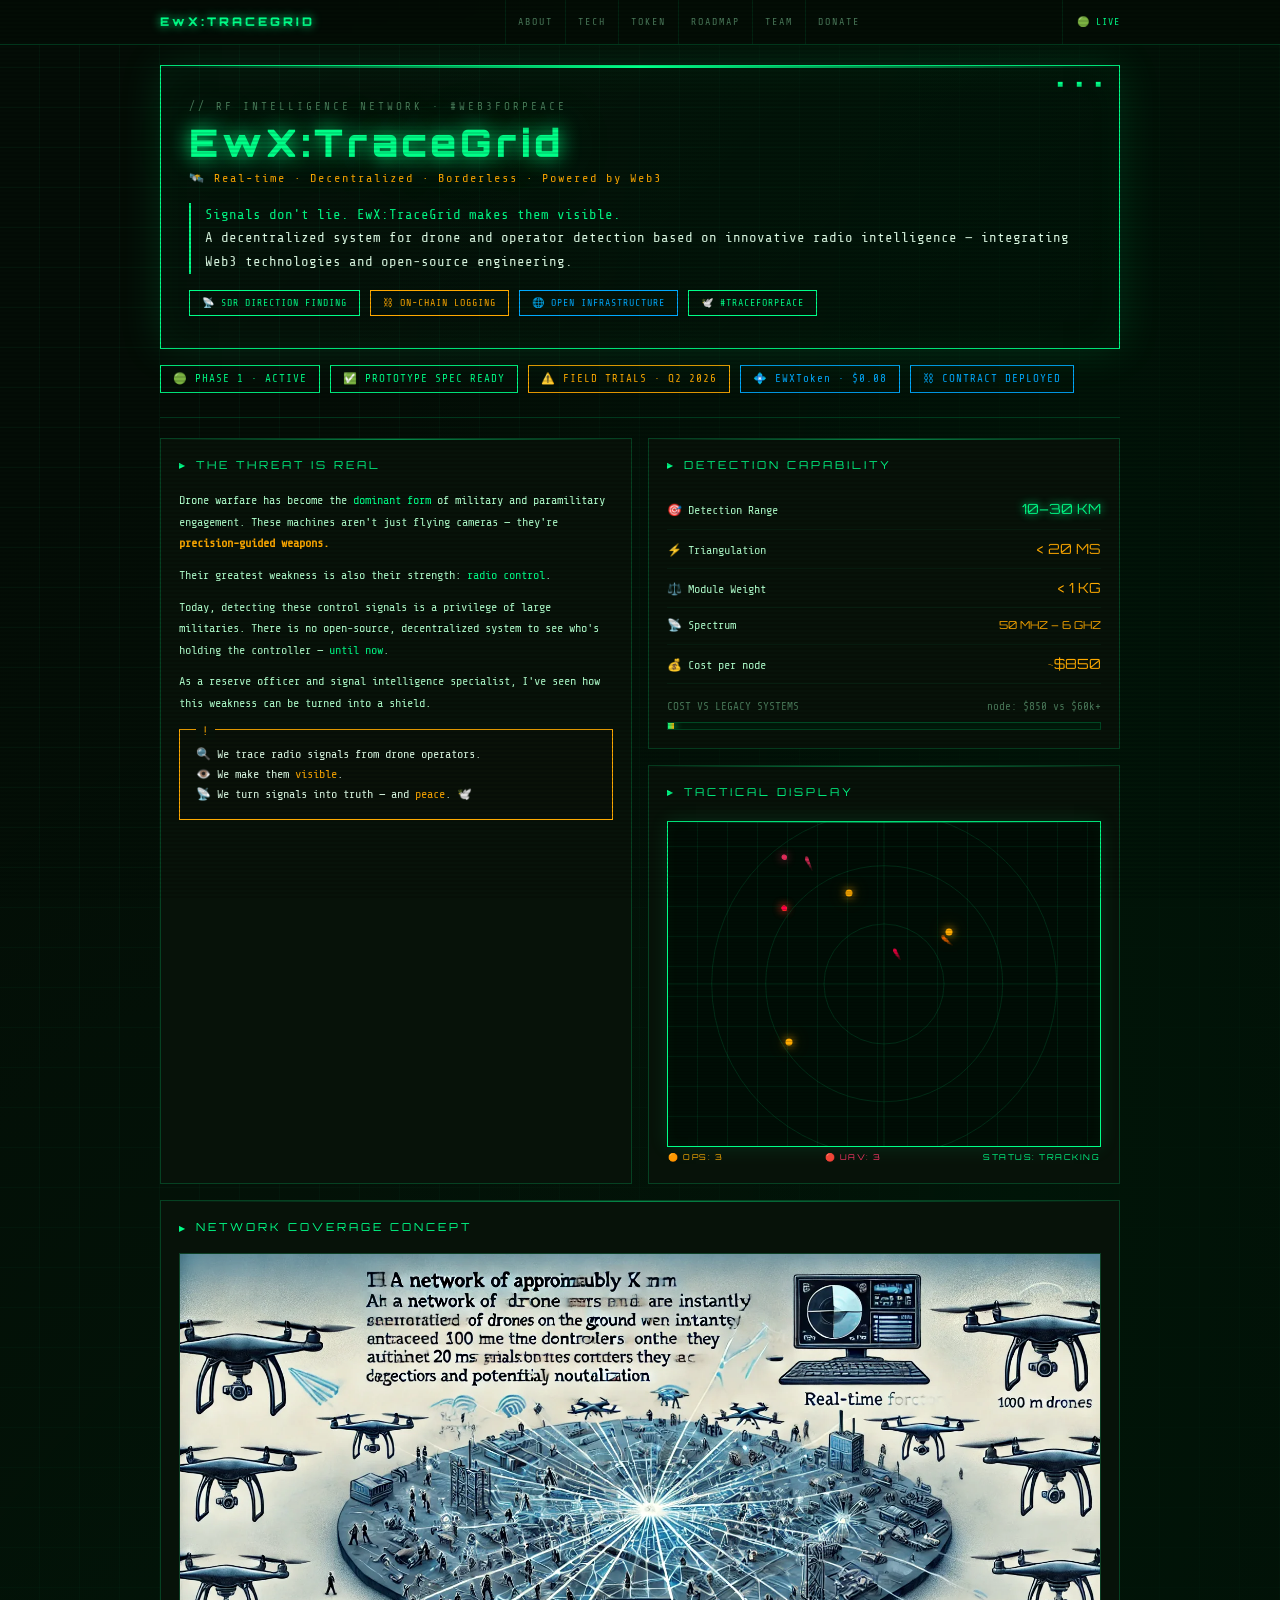
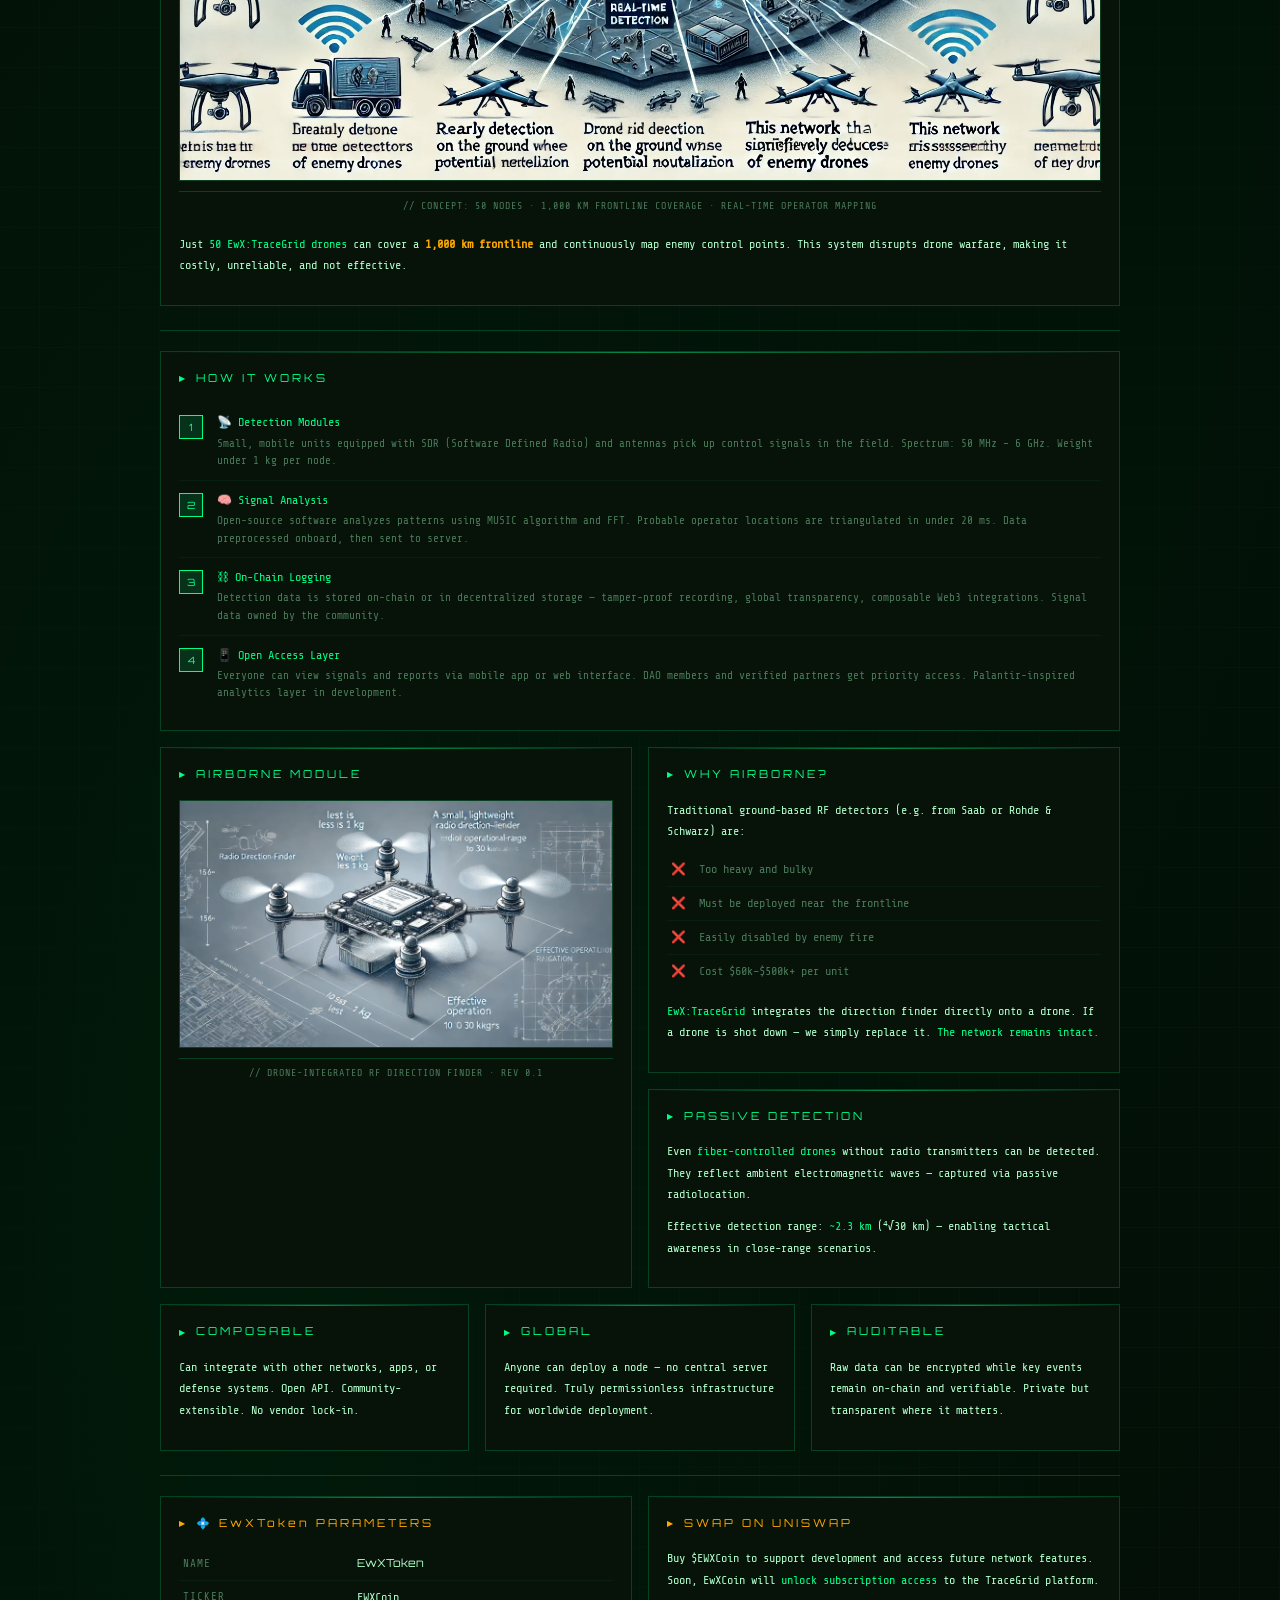
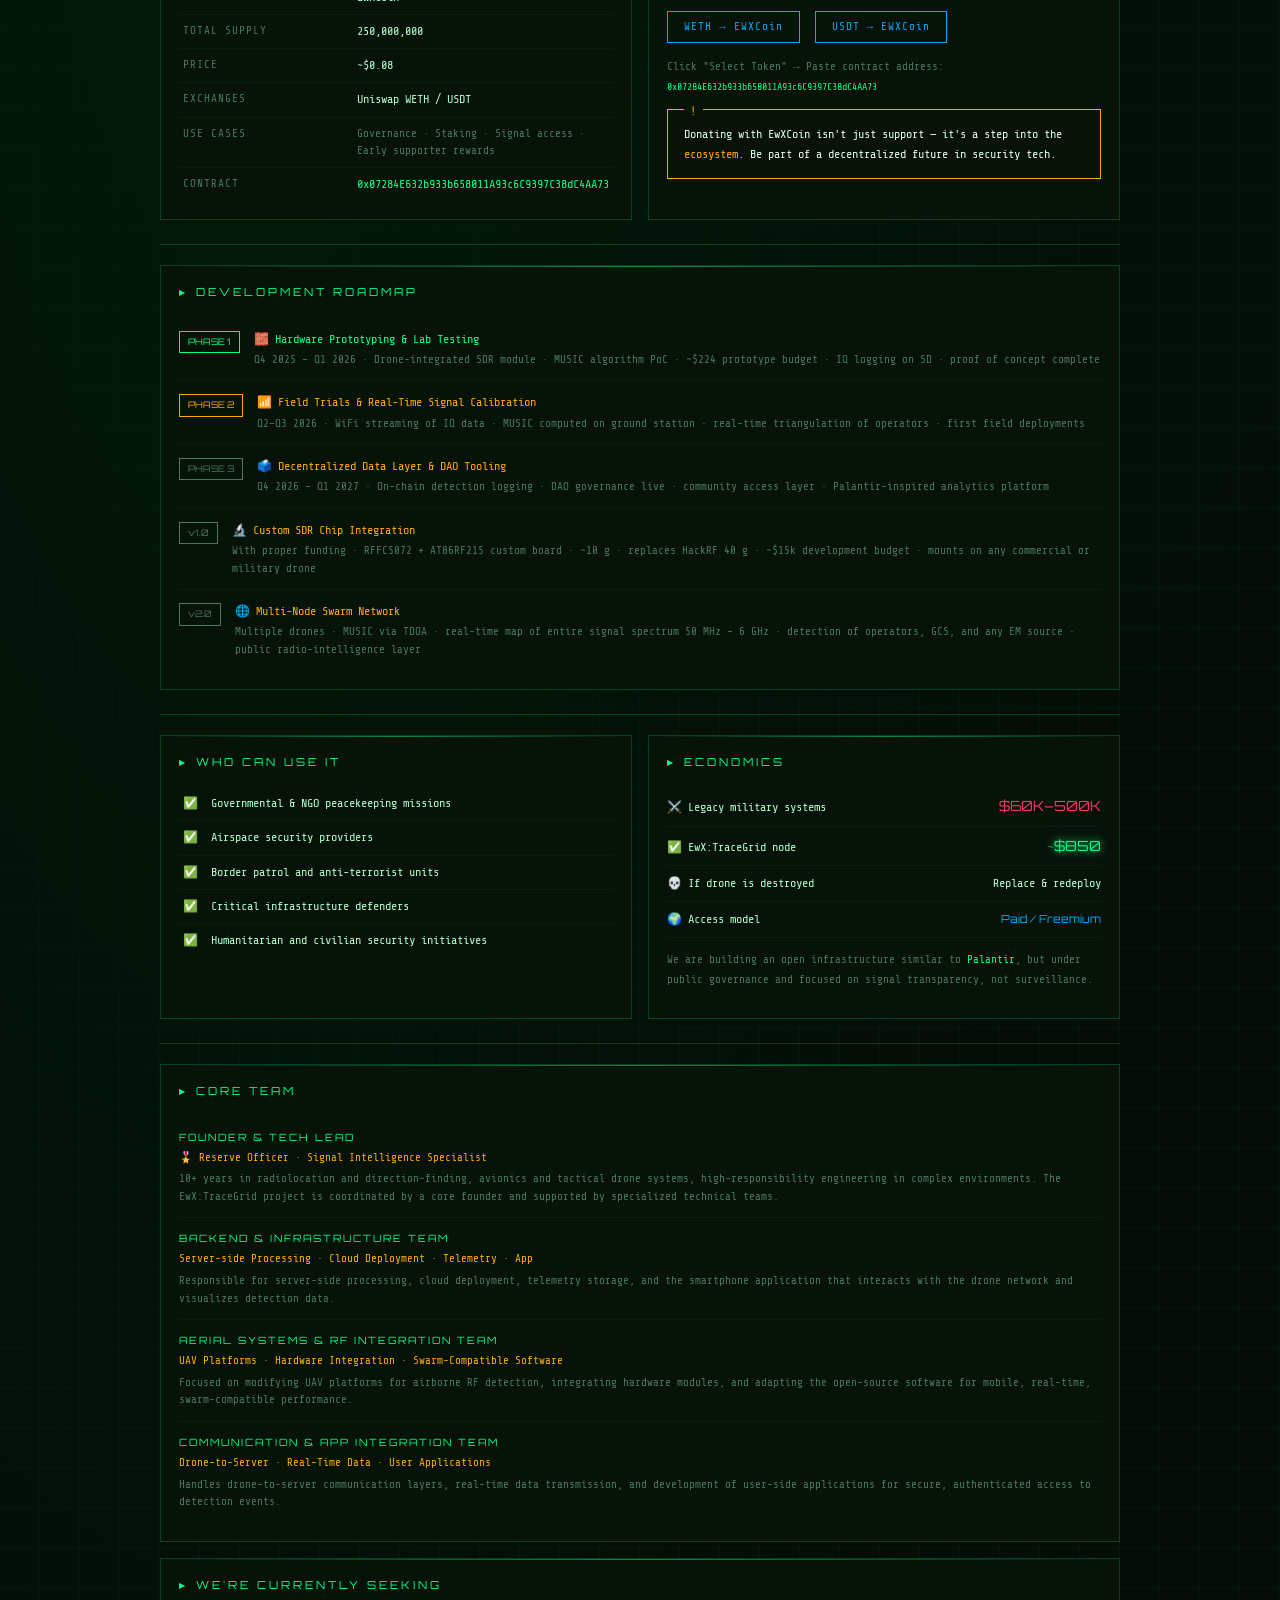
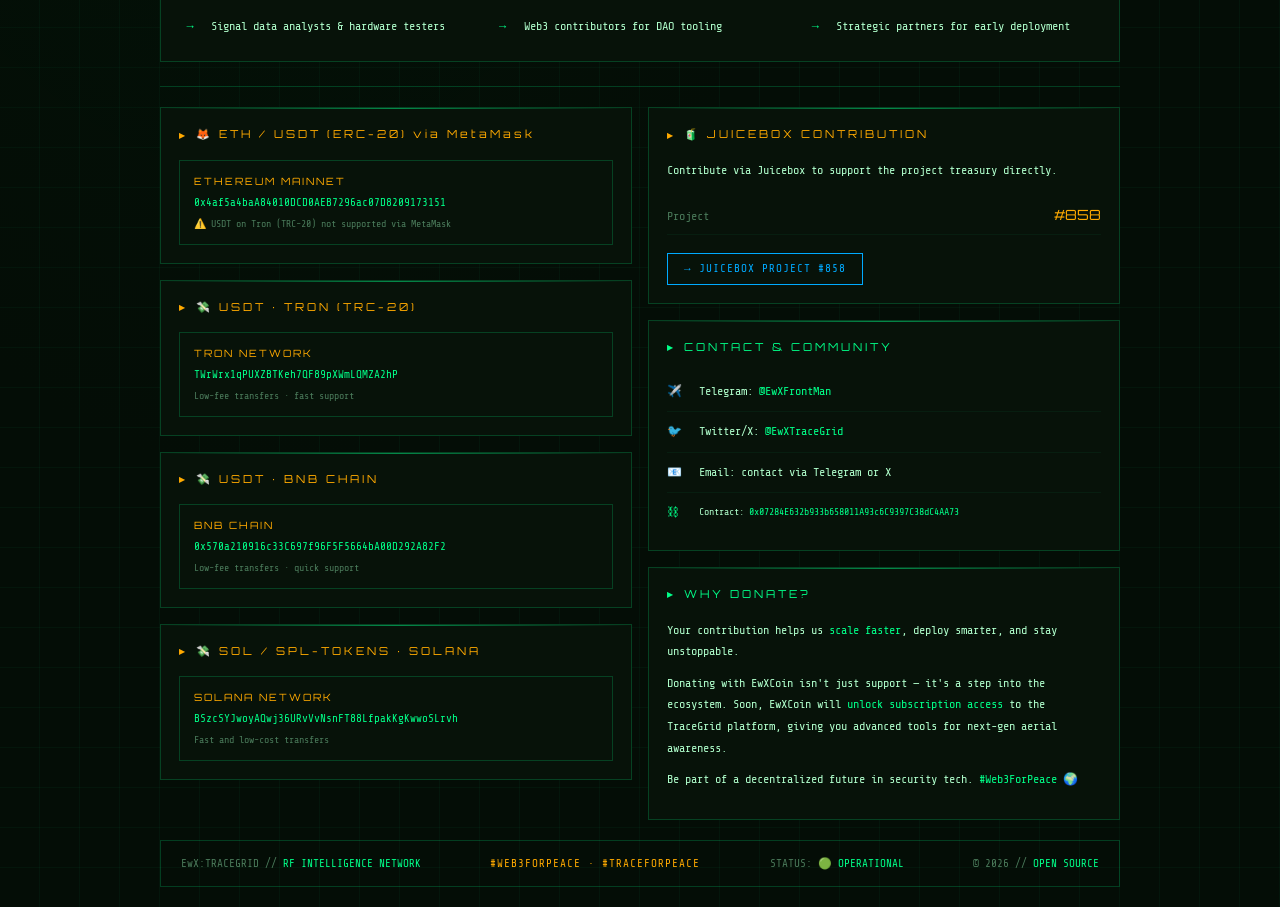
==== index.html @ b54de8d9 "Add files via upload" ====
<!DOCTYPE html>
<html lang="en">
<head>
<meta charset="UTF-8">
<meta name="viewport" content="width=device-width, initial-scale=1.0">
<title>EwX:TraceGrid // RF Intelligence Platform</title>
<style>
  @import url('https://fonts.googleapis.com/css2?family=Share+Tech+Mono&family=Orbitron:wght@400;700;900&display=swap');

  :root {
    --green: #00ff88;
    --green-dim: #00ff8844;
    --green-glow: #00ff8822;
    --amber: #ffaa00;
    --red: #ff3366;
    --blue: #00aaff;
    --blue-dim: #00aaff33;
    --bg: #040d06;
    --bg2: #071209;
    --border: #00ff8833;
    --text: #b0ffcc;
    --dim: #4a7a5a;
    --white: #e0ffe8;
  }

  * { margin: 0; padding: 0; box-sizing: border-box; }

  html { scroll-behavior: smooth; }

  body {
    background: var(--bg);
    color: var(--text);
    font-family: 'Share Tech Mono', monospace;
    font-size: 13px;
    line-height: 1.6;
    min-height: 100vh;
    background-image:
      radial-gradient(ellipse at 20% 50%, #001a0a 0%, transparent 60%),
      radial-gradient(ellipse at 80% 20%, #001508 0%, transparent 50%),
      repeating-linear-gradient(0deg, transparent, transparent 39px, #00ff880a 39px, #00ff880a 40px),
      repeating-linear-gradient(90deg, transparent, transparent 39px, #00ff880a 39px, #00ff880a 40px);
  }

  body::before {
    content: '';
    position: fixed;
    top: 0; left: 0; right: 0; bottom: 0;
    background: repeating-linear-gradient(
      0deg, transparent, transparent 2px,
      rgba(0,0,0,0.12) 2px, rgba(0,0,0,0.12) 4px
    );
    pointer-events: none;
    z-index: 1000;
  }

  /* NAV */
  .nav {
    position: sticky;
    top: 0;
    z-index: 500;
    background: #040d06ee;
    border-bottom: 1px solid var(--border);
    backdrop-filter: blur(8px);
    padding: 0 20px;
  }
  .nav-inner {
    max-width: 960px;
    margin: 0 auto;
    display: flex;
    align-items: center;
    justify-content: space-between;
    height: 44px;
  }
  .nav-brand {
    font-family: 'Orbitron', sans-serif;
    font-size: 12px;
    font-weight: 900;
    color: var(--green);
    letter-spacing: 3px;
    text-shadow: 0 0 10px var(--green);
  }
  .nav-links {
    display: flex;
    gap: 0;
    align-items: center;
  }
  .nav-links a {
    color: var(--dim);
    text-decoration: none;
    font-size: 10px;
    letter-spacing: 2px;
    padding: 0 12px;
    height: 44px;
    display: flex;
    align-items: center;
    border-left: 1px solid #00ff8818;
    transition: color 0.2s, background 0.2s;
    position: relative;
  }
  .nav-links a:hover { color: var(--green); background: #00ff8808; }
  .nav-links a.active { color: var(--green); }
  .nav-links a::after {
    content: '';
    position: absolute;
    bottom: 0; left: 0; right: 0;
    height: 2px;
    background: var(--green);
    transform: scaleX(0);
    transition: transform 0.2s;
  }
  .nav-links a:hover::after, .nav-links a.active::after { transform: scaleX(1); }
  .nav-status {
    font-size: 10px;
    color: var(--green);
    animation: blink 2s infinite;
    padding-left: 14px;
    border-left: 1px solid #00ff8818;
    height: 44px;
    display: flex;
    align-items: center;
    letter-spacing: 1px;
    white-space: nowrap;
  }

  .page { padding: 20px; }
  .container { max-width: 960px; margin: 0 auto; }

  /* HERO HEADER */
  .hero {
    border: 1px solid var(--green);
    padding: 32px 28px;
    margin-bottom: 16px;
    position: relative;
    background: linear-gradient(135deg, #00ff8808, transparent);
    box-shadow: 0 0 40px var(--green-glow), inset 0 0 40px #00ff880a;
    animation: pulse 4s infinite;
  }
  .hero::before {
    content: '■ ■ ■';
    position: absolute;
    top: 10px; right: 14px;
    color: var(--green);
    font-size: 10px;
    letter-spacing: 4px;
    animation: blink 2s infinite;
  }
  .hero::after {
    content: '';
    position: absolute;
    top: 0; left: 0; right: 0;
    height: 2px;
    background: linear-gradient(90deg, transparent, var(--green), transparent);
  }
  .hero-tag { color: var(--dim); font-size: 11px; letter-spacing: 3px; margin-bottom: 6px; }
  .hero-title {
    font-family: 'Orbitron', sans-serif;
    font-size: clamp(22px, 4vw, 38px);
    font-weight: 900;
    color: var(--green);
    text-shadow: 0 0 20px var(--green), 0 0 60px var(--green-dim);
    letter-spacing: 4px;
    line-height: 1.1;
    margin-bottom: 6px;
  }
  .hero-sub {
    color: var(--amber);
    font-size: 12px;
    letter-spacing: 2px;
    margin-bottom: 14px;
  }
  .hero-tagline {
    font-size: 14px;
    color: var(--white);
    border-left: 2px solid var(--green);
    padding-left: 14px;
    margin-bottom: 16px;
    line-height: 1.7;
  }
  .hero-tagline span { color: var(--green); }
  .hero-badges {
    display: flex;
    gap: 10px;
    flex-wrap: wrap;
  }
  .badge {
    border: 1px solid var(--border);
    padding: 4px 12px;
    font-size: 10px;
    letter-spacing: 1px;
    color: var(--green);
    border-color: var(--green);
  }
  .badge.amber { color: var(--amber); border-color: var(--amber); }
  .badge.blue { color: var(--blue); border-color: var(--blue); }

  /* STATUS BAR */
  .statusbar {
    display: flex;
    gap: 10px;
    margin-bottom: 16px;
    flex-wrap: wrap;
  }
  .status-pill {
    border: 1px solid var(--border);
    padding: 4px 12px;
    font-size: 11px;
    letter-spacing: 1px;
  }
  .status-pill.ok { color: var(--green); border-color: var(--green); }
  .status-pill.warn { color: var(--amber); border-color: var(--amber); }
  .status-pill.blue { color: var(--blue); border-color: var(--blue); }

  /* GRID */
  .grid-2 { display: grid; grid-template-columns: 1fr 1fr; gap: 16px; margin-bottom: 16px; }
  .grid-3 { display: grid; grid-template-columns: 1fr 1fr 1fr; gap: 16px; margin-bottom: 16px; }

  /* PANEL */
  .panel {
    border: 1px solid var(--border);
    background: var(--bg2);
    padding: 18px;
    position: relative;
  }
  .panel::after {
    content: '';
    position: absolute;
    top: 0; left: 0; right: 0;
    height: 1px;
    background: linear-gradient(90deg, transparent, var(--green), transparent);
    opacity: 0.5;
  }
  .panel-title {
    font-family: 'Orbitron', sans-serif;
    font-size: 11px;
    color: var(--green);
    letter-spacing: 3px;
    margin-bottom: 16px;
    display: flex;
    align-items: center;
    gap: 8px;
  }
  .panel-title::before { content: '▶'; font-size: 8px; }
  .panel-title.amber { color: var(--amber); }
  .panel-title.amber::before { content: '▶'; color: var(--amber); }
  .panel-title.blue { color: var(--blue); }
  .panel-title.blue::before { content: '▶'; color: var(--blue); }

  /* SECTION DIVIDER */
  .section-divider {
    border: none;
    border-top: 1px solid var(--border);
    margin: 24px 0 20px;
    position: relative;
  }
  .section-divider::after {
    content: attr(data-label);
    position: absolute;
    top: -9px;
    left: 50%;
    transform: translateX(-50%);
    background: var(--bg);
    padding: 0 16px;
    font-family: 'Orbitron', sans-serif;
    font-size: 9px;
    color: var(--dim);
    letter-spacing: 4px;
    white-space: nowrap;
  }

  /* PROSE TEXT */
  .prose {
    font-size: 12px;
    color: var(--text);
    line-height: 1.8;
  }
  .prose p { margin-bottom: 10px; }
  .prose em { color: var(--green); font-style: normal; }
  .prose strong { color: var(--amber); font-style: normal; }

  /* THREAT IMAGE */
  .threat-img {
    width: 100%;
    border: 1px solid var(--border);
    display: block;
    filter: grayscale(20%) contrast(1.05);
    margin-bottom: 10px;
  }
  .img-caption {
    font-size: 10px;
    color: var(--dim);
    letter-spacing: 1px;
    text-align: center;
    padding: 6px 0;
    border-top: 1px solid var(--border);
  }

  /* STAT BLOCKS */
  .stat-row {
    display: flex;
    justify-content: space-between;
    align-items: baseline;
    padding: 8px 0;
    border-bottom: 1px solid #00ff880d;
    font-size: 12px;
  }
  .stat-row:last-child { border-bottom: none; }
  .stat-label { color: var(--dim); }
  .stat-label span { color: var(--text); }
  .stat-val { font-family: 'Orbitron', sans-serif; font-size: 14px; color: var(--amber); }
  .stat-val.green { color: var(--green); text-shadow: 0 0 8px var(--green); }
  .stat-val.red { color: var(--red); }
  .stat-val.blue { color: var(--blue); }

  /* HOW IT WORKS STEPS */
  .flow-step {
    display: flex;
    gap: 14px;
    padding: 10px 0;
    border-bottom: 1px solid #00ff880d;
    align-items: flex-start;
    font-size: 12px;
  }
  .flow-step:last-child { border-bottom: none; }
  .flow-n {
    font-family: 'Orbitron', sans-serif;
    font-size: 10px;
    color: var(--green);
    background: var(--green-glow);
    border: 1px solid var(--green);
    width: 24px;
    height: 24px;
    display: flex;
    align-items: center;
    justify-content: center;
    flex-shrink: 0;
    margin-top: 2px;
  }
  .flow-text { color: var(--text); line-height: 1.6; }
  .flow-text em { color: var(--green); font-style: normal; }
  .flow-text small { color: var(--dim); display: block; font-size: 11px; margin-top: 2px; }

  /* SCOPE LIST */
  .scope-list { list-style: none; }
  .scope-list li {
    padding: 7px 0;
    border-bottom: 1px solid #00ff880d;
    font-size: 12px;
    display: flex;
    gap: 10px;
    align-items: flex-start;
  }
  .scope-list li:last-child { border-bottom: none; }
  .scope-list .ico { width: 22px; flex-shrink: 0; text-align: center; }
  .in { color: var(--green); }
  .out { color: var(--red); }

  /* ROADMAP */
  .roadmap-step {
    display: flex;
    gap: 14px;
    padding: 12px 0;
    border-bottom: 1px solid #00ff880d;
    align-items: flex-start;
    font-size: 12px;
  }
  .roadmap-step:last-child { border-bottom: none; }
  .phase-badge {
    font-family: 'Orbitron', sans-serif;
    font-size: 9px;
    border: 1px solid var(--amber);
    color: var(--amber);
    padding: 3px 8px;
    flex-shrink: 0;
    white-space: nowrap;
    margin-top: 1px;
  }
  .phase-badge.done { border-color: var(--green); color: var(--green); }
  .phase-badge.future { border-color: var(--dim); color: var(--dim); }
  .roadmap-text em { color: var(--amber); font-style: normal; }
  .roadmap-text em.green { color: var(--green); }
  .roadmap-text small { color: var(--dim); display: block; font-size: 11px; margin-top: 2px; }

  /* TOKEN TABLE */
  .token-table { width: 100%; border-collapse: collapse; }
  .token-table tr { border-bottom: 1px solid #00ff880d; }
  .token-table tr:last-child { border-bottom: none; }
  .token-table td {
    padding: 7px 4px;
    font-size: 12px;
    vertical-align: top;
  }
  .token-table td:first-child { color: var(--dim); width: 40%; font-size: 11px; letter-spacing: 1px; }
  .token-table td:last-child { color: var(--text); }
  .token-table .val-green { color: var(--green); font-family: 'Orbitron', sans-serif; font-size: 11px; }
  .token-table .val-amber { color: var(--amber); }
  .token-contract {
    font-size: 10px;
    color: var(--dim);
    word-break: break-all;
    font-family: 'Share Tech Mono', monospace;
  }
  .token-contract span { color: var(--green); }

  /* DONATE BLOCKS */
  .wallet-block {
    border: 1px solid var(--border);
    padding: 12px 14px;
    margin-bottom: 10px;
    position: relative;
  }
  .wallet-block:last-child { margin-bottom: 0; }
  .wallet-network {
    font-family: 'Orbitron', sans-serif;
    font-size: 10px;
    color: var(--amber);
    letter-spacing: 2px;
    margin-bottom: 6px;
  }
  .wallet-addr {
    font-size: 11px;
    color: var(--green);
    word-break: break-all;
    line-height: 1.5;
  }
  .wallet-note { font-size: 10px; color: var(--dim); margin-top: 4px; }

  .uniswap-btn {
    display: inline-block;
    border: 1px solid var(--blue);
    color: var(--blue);
    font-size: 11px;
    letter-spacing: 1px;
    padding: 6px 16px;
    text-decoration: none;
    margin-right: 8px;
    margin-top: 6px;
    transition: all 0.2s;
    font-family: 'Share Tech Mono', monospace;
  }
  .uniswap-btn:hover {
    background: var(--blue-dim);
    color: var(--white);
  }

  /* BIG NUMBER */
  .big-num {
    font-family: 'Orbitron', sans-serif;
    font-size: 40px;
    font-weight: 900;
    color: var(--green);
    text-shadow: 0 0 20px var(--green);
    line-height: 1;
    margin: 8px 0 4px;
  }
  .big-num-label { color: var(--dim); font-size: 11px; letter-spacing: 1px; }

  /* BAR */
  .bar-container { margin-top: 14px; }
  .bar-label { display: flex; justify-content: space-between; margin-bottom: 6px; font-size: 11px; color: var(--dim); }
  .bar-track {
    height: 8px;
    background: #001a0a;
    border: 1px solid var(--border);
    position: relative;
    overflow: hidden;
  }
  .bar-fill {
    height: 100%;
    background: linear-gradient(90deg, var(--green), var(--amber));
    box-shadow: 0 0 8px var(--green);
    animation: barLoad 1.5s ease forwards;
  }
  @keyframes barLoad {
    from { width: 0; }
  }

  /* TEAM */
  .team-member {
    padding: 12px 0;
    border-bottom: 1px solid #00ff880d;
    font-size: 12px;
  }
  .team-member:last-child { border-bottom: none; }
  .team-name { color: var(--green); font-family: 'Orbitron', sans-serif; font-size: 10px; letter-spacing: 2px; margin-bottom: 4px; }
  .team-role { color: var(--amber); font-size: 11px; margin-bottom: 4px; }
  .team-bio { color: var(--dim); font-size: 11px; line-height: 1.6; }

  /* CONTACT */
  .contact-line {
    display: flex;
    align-items: center;
    gap: 12px;
    padding: 10px 0;
    border-bottom: 1px solid #00ff880d;
    font-size: 12px;
  }
  .contact-line:last-child { border-bottom: none; }
  .contact-ico { color: var(--green); width: 20px; flex-shrink: 0; }
  .contact-val { color: var(--text); }
  .contact-val a { color: var(--green); text-decoration: none; }
  .contact-val a:hover { text-decoration: underline; }

  /* FOOTER */
  .footer {
    border: 1px solid var(--border);
    padding: 14px 20px;
    margin-top: 20px;
    display: flex;
    justify-content: space-between;
    align-items: center;
    flex-wrap: wrap;
    gap: 8px;
    font-size: 11px;
    color: var(--dim);
  }
  .footer span { color: var(--green); }
  .footer-hash { color: var(--amber); letter-spacing: 1px; }

  /* ANIMATIONS */
  @keyframes blink {
    0%, 100% { opacity: 1; }
    50% { opacity: 0.2; }
  }
  @keyframes pulse {
    0%, 100% { box-shadow: 0 0 20px var(--green-glow); }
    50% { box-shadow: 0 0 50px var(--green-dim), 0 0 80px #00ff8811; }
  }
  @keyframes scanline {
    0% { transform: translateY(-100%); }
    100% { transform: translateY(100vh); }
  }

  /* ── TACTICAL DISPLAY CSS ── */
  .radar-container { display:flex; flex-direction:column; align-items:center; padding:4px 0 2px; }
  .tac-screen {
    width:100%; aspect-ratio:4/3;
    background:#000d05;
    border:1px solid var(--green);
    box-shadow:0 0 18px rgba(0,255,136,0.12), inset 0 0 14px rgba(0,255,136,0.04);
    position:relative; overflow:hidden;
  }
  .tac-screen::before {
    content:''; position:absolute; inset:0; z-index:1;
    background-image:
      repeating-linear-gradient(0deg,transparent,transparent 29px,rgba(0,255,136,0.08) 29px,rgba(0,255,136,0.08) 30px),
      repeating-linear-gradient(90deg,transparent,transparent 29px,rgba(0,255,136,0.08) 29px,rgba(0,255,136,0.08) 30px);
    pointer-events:none;
  }
  .tac-screen::after {
    content:''; position:absolute; inset:0; z-index:5;
    background:repeating-linear-gradient(0deg,transparent,transparent 2px,rgba(0,0,0,0.16) 2px,rgba(0,0,0,0.16) 3px);
    pointer-events:none;
  }
  .tac-sweep-h {
    position:absolute; left:0; right:0; height:1px;
    background:linear-gradient(90deg,transparent,rgba(0,255,136,0.55),transparent);
    animation:hSweep 4.5s linear infinite; z-index:3; pointer-events:none;
  }
  @keyframes hSweep{0%{top:-1px;opacity:0}4%{opacity:1}94%{opacity:.6}100%{top:100%;opacity:0}}
  .tac-scope,.tac-scope2,.tac-scope3 {
    position:absolute; top:50%; left:50%;
    transform:translate(-50%,-50%); border-radius:50%;
    border:1px solid rgba(0,255,136,0.13); z-index:2; pointer-events:none;
  }
  .tac-scope  { width:80%; aspect-ratio:1; }
  .tac-scope2 { width:55%; aspect-ratio:1; }
  .tac-scope3 { width:28%; aspect-ratio:1; }
  .tac-ch-h,.tac-ch-v {
    position:absolute; z-index:2; pointer-events:none;
    background:rgba(0,255,136,0.12);
  }
  .tac-ch-h { top:50%; left:0; right:0; height:1px; transform:translateY(-50%); }
  .tac-ch-v { left:50%; top:0; bottom:0; width:1px; transform:translateX(-50%); }
  .tac-op-dot {
    position:absolute; z-index:4; border-radius:50%;
    width:7px; height:7px;
    background:var(--amber);
    box-shadow:0 0 8px var(--amber),0 0 18px rgba(255,170,0,0.35);
    transform:translate(-50%,-50%);
  }
  .tac-drone-dot {
    position:absolute; z-index:4; border-radius:50%;
    width:5px; height:5px;
    background:var(--red);
    box-shadow:0 0 8px var(--red),0 0 14px rgba(255,51,102,0.4);
    transform:translate(-50%,-50%);
    pointer-events:none;
  }
  .tac-trail { position:absolute; z-index:3; border-radius:50%; pointer-events:none; }
  .tac-hud-row {
    display:flex; justify-content:space-between; width:100%;
    padding:4px 1px 0;
    font-family:'Orbitron',sans-serif; font-size:8px; letter-spacing:1.5px; color:var(--dim);
  }
  .tac-hud-row .g { color:var(--green); }
  .tac-hud-row .a { color:var(--amber); }
  .tac-hud-row .r { color:var(--red); }

  /* HIGHLIGHT BOX */
  .highlight-box {
    border: 1px solid var(--amber);
    padding: 14px 16px;
    background: #1a0a0022;
    margin: 14px 0;
    position: relative;
  }
  .highlight-box::before {
    content: '!';
    position: absolute;
    top: -9px; left: 16px;
    background: var(--bg2);
    padding: 0 8px;
    color: var(--amber);
    font-family: 'Orbitron', sans-serif;
    font-size: 12px;
  }
  .highlight-box p { font-size: 12px; color: var(--white); margin: 0; line-height: 1.7; }
  .highlight-box em { color: var(--amber); font-style: normal; }

  /* PAGE TOGGLE */
  .page-section { display: none; }
  .page-section.active { display: block; }

  @media (max-width: 640px) {
    .grid-2, .grid-3 { grid-template-columns: 1fr; }
    .hero-title { font-size: 22px; }
    .nav-links { display: none; }
  }

  /* TACTICAL IMAGE STYLES */
  .tac-img-wrap {
    position: relative;
    overflow: hidden;
    line-height: 0;
    border: none;
  }
  .tac-img-wrap .corner { position: absolute; width: 18px; height: 18px; z-index: 20; pointer-events: none; }
  .tac-img-wrap .corner.tl { top:-1px; left:-1px; border-top:2px solid var(--green); border-left:2px solid var(--green); }
  .tac-img-wrap .corner.tr { top:-1px; right:-1px; border-top:2px solid var(--green); border-right:2px solid var(--green); }
  .tac-img-wrap .corner.bl { bottom:-1px; left:-1px; border-bottom:2px solid var(--green); border-left:2px solid var(--green); }
  .tac-img-wrap .corner.br { bottom:-1px; right:-1px; border-bottom:2px solid var(--green); border-right:2px solid var(--green); }
  .tac-img-wrap .threat-img {
    display: block; width: 100%;
    filter: saturate(0.12) contrast(1.25) brightness(0.72) hue-rotate(100deg) sepia(0.3) grayscale(0.15);
    margin-bottom: 0;
  }
  .ov { position: absolute; inset: 0; pointer-events: none; }
  .ov-tint { background: linear-gradient(160deg, rgba(0,255,136,0.07) 0%, transparent 55%, rgba(0,15,8,0.38) 100%); mix-blend-mode: screen; z-index: 2; }
  .ov-grid {
    background-image:
      repeating-linear-gradient(0deg, transparent, transparent 49px, rgba(0,255,136,0.055) 49px, rgba(0,255,136,0.055) 50px),
      repeating-linear-gradient(90deg, transparent, transparent 49px, rgba(0,255,136,0.055) 49px, rgba(0,255,136,0.055) 50px);
    z-index: 2;
  }
  .ov-scanlines { background: repeating-linear-gradient(0deg, transparent, transparent 3px, rgba(0,0,0,0.20) 3px, rgba(0,0,0,0.20) 4px); z-index: 3; }
  .ov-vignette { background: radial-gradient(ellipse at center, transparent 50%, rgba(4,13,6,0.62) 100%); z-index: 4; }
  .ov-sweep { left:0; right:0; height:2px; top:0; background: linear-gradient(90deg, transparent, rgba(0,255,136,0.6), transparent); z-index: 6; animation: imgSweep 5s linear infinite; }
  @keyframes imgSweep { 0%{top:-2px;opacity:0} 3%{opacity:1} 95%{opacity:0.8} 100%{top:100%;opacity:0} }
  .hud-top-img {
    position: absolute; top:0; left:0; right:0;
    display: flex; justify-content: space-between; align-items: center;
    padding: 7px 12px;
    background: linear-gradient(180deg, rgba(4,13,6,0.82) 0%, transparent 100%);
    z-index: 10; font-family: 'Orbitron', sans-serif;
    font-size: 9px; letter-spacing: 2px; color: var(--green);
  }
  .hud-bot-img {
    position: absolute; bottom:0; left:0; right:0;
    display: flex; justify-content: space-between; align-items: flex-end;
    padding: 7px 12px 8px;
    background: linear-gradient(0deg, rgba(4,13,6,0.85) 0%, transparent 100%);
    z-index: 10; font-size: 10px; color: var(--dim);
  }
  .blink-el { animation: blink 2s infinite; }
  .badge-img {
    position: absolute; z-index: 12;
    font-family: 'Orbitron', sans-serif; font-size: 8px; letter-spacing: 1.5px;
    background: rgba(4,13,6,0.88); border: 1px solid var(--green);
    color: var(--dim); padding: 5px 9px; line-height: 1.4;
  }
  .badge-img .bv { display:block; font-size:14px; font-weight:700; color:var(--green); text-shadow:0 0 8px var(--green); }
  .badge-img.amb { border-color: rgba(255,170,0,0.6); }
  .badge-img.amb .bv { color:var(--amber); text-shadow:0 0 8px var(--amber); }
  .badge-img.red { border-color: rgba(255,51,102,0.6); }
  .badge-img.red .bv { color:var(--red); text-shadow:0 0 8px var(--red); }
  .xhair { position:absolute; z-index:11; pointer-events:none; }
  .xh-h { position:absolute; width:34px; height:1px; background:rgba(0,255,136,0.4); top:50%; left:50%; transform:translate(-50%,-50%); }
  .xh-v { position:absolute; width:1px; height:34px; background:rgba(0,255,136,0.4); top:50%; left:50%; transform:translate(-50%,-50%); }
  .xh-c { position:absolute; width:15px; height:15px; border:1px solid rgba(0,255,136,0.55); border-radius:50%; top:50%; left:50%; transform:translate(-50%,-50%); animation: xhp 2.2s infinite; }
  @keyframes xhp { 0%,100%{transform:translate(-50%,-50%) scale(1);opacity:1} 50%{transform:translate(-50%,-50%) scale(1.5);opacity:0.35} }


  @keyframes opBlink1{0%,100%{opacity:1;box-shadow:0 0 8px var(--amber)}50%{opacity:.25;box-shadow:none}}
  @keyframes opBlink2{0%,100%{opacity:1;box-shadow:0 0 8px var(--amber)}60%{opacity:.15;box-shadow:none}}
</style>
</head>
<body>

<!-- NAV -->
<nav class="nav">
  <div class="nav-inner">
    <div class="nav-brand">EwX:TRACEGRID</div>
    <div class="nav-links">
      <a href="#about">ABOUT</a>
      <a href="#tech">TECH</a>
      <a href="#token">TOKEN</a>
      <a href="#roadmap">ROADMAP</a>
      <a href="#team">TEAM</a>
      <a href="#donate">DONATE</a>
    </div>
    <div class="nav-status">🟢 LIVE</div>
  </div>
</nav>

<div class="page">
<div class="container">

  <!-- HERO -->
  <div class="hero" id="top">
    <div class="hero-tag">// RF INTELLIGENCE NETWORK · #WEB3FORPEACE</div>
    <div class="hero-title">EwX:TraceGrid</div>
    <div class="hero-sub">🛰️ Real-time · Decentralized · Borderless · Powered by Web3</div>
    <div class="hero-tagline">
      <span>Signals don't lie. EwX:TraceGrid makes them visible.</span><br>
      A decentralized system for drone and operator detection based on innovative radio intelligence — integrating Web3 technologies and open-source engineering.
    </div>
    <div class="hero-badges">
      <div class="badge">📡 SDR DIRECTION FINDING</div>
      <div class="badge amber">⛓ ON-CHAIN LOGGING</div>
      <div class="badge blue">🌐 OPEN INFRASTRUCTURE</div>
      <div class="badge">🕊️ #TRACEFORPEACE</div>
    </div>
  </div>

  <!-- STATUS -->
  <div class="statusbar">
    <div class="status-pill ok">🟢 PHASE 1 · ACTIVE</div>
    <div class="status-pill ok">✅ PROTOTYPE SPEC READY</div>
    <div class="status-pill warn">⚠️ FIELD TRIALS · Q2 2026</div>
    <div class="status-pill blue">💠 EWXToken · $0.08</div>
    <div class="status-pill blue">⛓ CONTRACT DEPLOYED</div>
  </div>

  <!-- ABOUT SECTION -->
  <hr class="section-divider" data-label="ABOUT THE MISSION" id="about">

  <div class="grid-2" style="margin-bottom:16px;">
    <div class="panel" style="grid-column: 1;">
      <div class="panel-title">THE THREAT IS REAL</div>
      <div class="prose">
        <p>Drone warfare has become the <em>dominant form</em> of military and paramilitary engagement. These machines aren't just flying cameras — they're <strong>precision-guided weapons.</strong></p>
        <p>Their greatest weakness is also their strength: <em>radio control</em>.</p>
        <p>Today, detecting these control signals is a privilege of large militaries. There is no open-source, decentralized system to see who's holding the controller — <em>until now</em>.</p>
        <p>As a reserve officer and signal intelligence specialist, I've seen how this weakness can be turned into a shield.</p>
      </div>
      <div class="highlight-box">
        <p>🔍 We trace radio signals from drone operators.<br>
        👁️ We make them <em>visible</em>.<br>
        📡 We turn signals into truth — and <em>peace</em>. 🕊️</p>
      </div>
    </div>

    <div style="display:flex;flex-direction:column;gap:16px;">
      <div class="panel">
        <div class="panel-title">DETECTION CAPABILITY</div>
        <div class="stat-row">
          <div class="stat-label">🎯 <span>Detection Range</span></div>
          <div class="stat-val green">10–30 KM</div>
        </div>
        <div class="stat-row">
          <div class="stat-label">⚡ <span>Triangulation</span></div>
          <div class="stat-val">&lt; 20 MS</div>
        </div>
        <div class="stat-row">
          <div class="stat-label">⚖️ <span>Module Weight</span></div>
          <div class="stat-val">&lt; 1 KG</div>
        </div>
        <div class="stat-row">
          <div class="stat-label">📡 <span>Spectrum</span></div>
          <div class="stat-val" style="font-size:11px;">50 MHZ – 6 GHZ</div>
        </div>
        <div class="stat-row">
          <div class="stat-label">💰 <span>Cost per node</span></div>
          <div class="stat-val" style="color:var(--amber)">~$850</div>
        </div>
        <div class="bar-container">
          <div class="bar-label"><span>COST VS LEGACY SYSTEMS</span><span>node: $850 vs $60k+</span></div>
          <div class="bar-track"><div class="bar-fill" style="width:1.4%"></div></div>
        </div>
      </div>

      <div class="panel">
        <div class="panel-title">TACTICAL DISPLAY</div>
        <div class="radar-container">
          <div class="tac-screen" id="tacScreen">
            <div class="tac-scope"></div>
            <div class="tac-scope2"></div>
            <div class="tac-scope3"></div>
            <div class="tac-ch-h"></div>
            <div class="tac-ch-v"></div>
            <div class="tac-sweep-h"></div>
            <!-- операторы (статичные, мерцающие) -->
            <div class="tac-op-dot" style="top:34%;left:65%;animation:opBlink1 2.4s infinite;"></div>
            <div class="tac-op-dot" style="top:68%;left:28%;animation:opBlink2 3.1s infinite;"></div>
            <div class="tac-op-dot" style="top:22%;left:42%;animation:opBlink1 1.9s infinite 0.7s;"></div>
            <!-- дроны рендерятся через JS -->
          </div>
          <div class="tac-hud-row">
            <span class="a">🟠 OPS: <span id="opCount">3</span></span>
            <span class="r">🔴 UAV: <span id="uavCount">3</span></span>
            <span class="g">STATUS: <span id="tacStatus">TRACKING</span></span>
          </div>
        </div>
      </div>
    </div>
  </div>

  <!-- NETWORK IMAGE -->
  <div class="panel" style="margin-bottom:16px;">
    <div class="panel-title">NETWORK COVERAGE CONCEPT</div>
    <img src="[data-uri]" alt="EwX TraceGrid network concept" class="threat-img">
    <div class="img-caption">// CONCEPT: 50 NODES · 1,000 KM FRONTLINE COVERAGE · REAL-TIME OPERATOR MAPPING</div>
    <div class="prose" style="margin-top:14px;">
      <p>Just <em>50 EwX:TraceGrid drones</em> can cover a <strong>1,000 km frontline</strong> and continuously map enemy control points. This system disrupts drone warfare, making it costly, unreliable, and not effective.</p>
    </div>
  </div>

  <!-- TECH SECTION -->
  <hr class="section-divider" data-label="TECHNICAL ARCHITECTURE" id="tech">

  <div class="panel" style="margin-bottom:16px;">
    <div class="panel-title">HOW IT WORKS</div>
    <div>
      <div class="flow-step">
        <div class="flow-n">1</div>
        <div class="flow-text">
          <em>📡 Detection Modules</em>
          <small>Small, mobile units equipped with SDR (Software Defined Radio) and antennas pick up control signals in the field. Spectrum: 50 MHz – 6 GHz. Weight under 1 kg per node.</small>
        </div>
      </div>
      <div class="flow-step">
        <div class="flow-n">2</div>
        <div class="flow-text">
          <em>🧠 Signal Analysis</em>
          <small>Open-source software analyzes patterns using MUSIC algorithm and FFT. Probable operator locations are triangulated in under 20 ms. Data preprocessed onboard, then sent to server.</small>
        </div>
      </div>
      <div class="flow-step">
        <div class="flow-n">3</div>
        <div class="flow-text">
          <em>⛓ On-Chain Logging</em>
          <small>Detection data is stored on-chain or in decentralized storage — tamper-proof recording, global transparency, composable Web3 integrations. Signal data owned by the community.</small>
        </div>
      </div>
      <div class="flow-step">
        <div class="flow-n">4</div>
        <div class="flow-text">
          <em>📱 Open Access Layer</em>
          <small>Everyone can view signals and reports via mobile app or web interface. DAO members and verified partners get priority access. Palantir-inspired analytics layer in development.</small>
        </div>
      </div>
    </div>
  </div>

  <!-- HARDWARE IMAGE + SPECS -->
  <div class="grid-2" style="margin-bottom:16px;">
    <div class="panel">
      <div class="panel-title">AIRBORNE MODULE</div>
      <img src="[data-uri]" alt="EwX TraceGrid drone module" class="threat-img">
      <div class="img-caption">// DRONE-INTEGRATED RF DIRECTION FINDER · REV 0.1</div>
    </div>

    <div style="display:flex;flex-direction:column;gap:16px;">
      <div class="panel">
        <div class="panel-title">WHY AIRBORNE?</div>
        <div class="prose">
          <p>Traditional ground-based RF detectors (e.g. from Saab or Rohde & Schwarz) are:</p>
        </div>
        <ul class="scope-list">
          <li><span class="ico out">❌</span><span style="color:var(--dim)">Too heavy and bulky</span></li>
          <li><span class="ico out">❌</span><span style="color:var(--dim)">Must be deployed near the frontline</span></li>
          <li><span class="ico out">❌</span><span style="color:var(--dim)">Easily disabled by enemy fire</span></li>
          <li><span class="ico out">❌</span><span style="color:var(--dim)">Cost $60k–$500k+ per unit</span></li>
        </ul>
        <div class="prose" style="margin-top:12px;">
          <p><em>EwX:TraceGrid</em> integrates the direction finder directly onto a drone. If a drone is shot down — we simply replace it. <em>The network remains intact.</em></p>
        </div>
      </div>

      <div class="panel">
        <div class="panel-title">PASSIVE DETECTION</div>
        <div class="prose">
          <p>Even <em>fiber-controlled drones</em> without radio transmitters can be detected. They reflect ambient electromagnetic waves — captured via passive radiolocation.</p>
          <p>Effective detection range: <em>~2.3 km</em> (⁴√30 km) — enabling tactical awareness in close-range scenarios.</p>
        </div>
      </div>
    </div>
  </div>

  <!-- UNIQUE FEATURES -->
  <div class="grid-3" style="margin-bottom:16px;">
    <div class="panel">
      <div class="panel-title">COMPOSABLE</div>
      <div class="prose"><p>Can integrate with other networks, apps, or defense systems. Open API. Community-extensible. No vendor lock-in.</p></div>
    </div>
    <div class="panel">
      <div class="panel-title">GLOBAL</div>
      <div class="prose"><p>Anyone can deploy a node — no central server required. Truly permissionless infrastructure for worldwide deployment.</p></div>
    </div>
    <div class="panel">
      <div class="panel-title">AUDITABLE</div>
      <div class="prose"><p>Raw data can be encrypted while key events remain on-chain and verifiable. Private but transparent where it matters.</p></div>
    </div>
  </div>

  <!-- TOKEN SECTION -->
  <hr class="section-divider" data-label="WEB3 · EwXToken" id="token">

  <div class="grid-2" style="margin-bottom:16px;">
    <div class="panel">
      <div class="panel-title amber">💠 EwXToken PARAMETERS</div>
      <table class="token-table">
        <tr>
          <td>NAME</td>
          <td class="val-green">EwXToken</td>
        </tr>
        <tr>
          <td>TICKER</td>
          <td class="val-amber">EWXCoin</td>
        </tr>
        <tr>
          <td>TOTAL SUPPLY</td>
          <td>250,000,000</td>
        </tr>
        <tr>
          <td>PRICE</td>
          <td class="val-amber">~$0.08</td>
        </tr>
        <tr>
          <td>EXCHANGES</td>
          <td>Uniswap WETH / USDT</td>
        </tr>
        <tr>
          <td>USE CASES</td>
          <td style="color:var(--dim);font-size:11px;">Governance · Staking · Signal access · Early supporter rewards</td>
        </tr>
        <tr>
          <td>CONTRACT</td>
          <td class="token-contract"><span>0x07284E632b933b658011A93c6C9397C38dC4AA73</span></td>
        </tr>
      </table>
    </div>

    <div class="panel">
      <div class="panel-title amber">SWAP ON UNISWAP</div>
      <div class="prose" style="margin-bottom:14px;">
        <p>Buy $EWXCoin to support development and access future network features. Soon, EwXCoin will <em>unlock subscription access</em> to the TraceGrid platform.</p>
      </div>
      <div style="margin-bottom:14px;">
        <a href="https://app.uniswap.org/" class="uniswap-btn" target="_blank">WETH → EWXCoin</a>
        <a href="https://app.uniswap.org/" class="uniswap-btn" target="_blank">USDT → EWXCoin</a>
      </div>
      <div class="prose" style="font-size:11px;color:var(--dim);">
        <p>Click "Select Token" → Paste contract address:<br>
        <span style="color:var(--green);font-size:10px;">0x07284E632b933b658011A93c6C9397C38dC4AA73</span></p>
      </div>
      <div class="highlight-box" style="margin-top:12px;">
        <p>Donating with EwXCoin isn't just support — it's a step into the <em>ecosystem</em>. Be part of a decentralized future in security tech.</p>
      </div>
    </div>
  </div>

  <!-- ROADMAP -->
  <hr class="section-divider" data-label="ROADMAP" id="roadmap">

  <div class="panel" style="margin-bottom:16px;">
    <div class="panel-title">DEVELOPMENT ROADMAP</div>
    <div class="roadmap-step">
      <div class="phase-badge done">PHASE 1</div>
      <div class="roadmap-text">
        <em class="green">🧱 Hardware Prototyping & Lab Testing</em>
        <small>Q4 2025 – Q1 2026 · Drone-integrated SDR module · MUSIC algorithm PoC · ~$224 prototype budget · IQ logging on SD · proof of concept complete</small>
      </div>
    </div>
    <div class="roadmap-step">
      <div class="phase-badge">PHASE 2</div>
      <div class="roadmap-text">
        <em>📶 Field Trials & Real-Time Signal Calibration</em>
        <small>Q2–Q3 2026 · WiFi streaming of IQ data · MUSIC computed on ground station · real-time triangulation of operators · first field deployments</small>
      </div>
    </div>
    <div class="roadmap-step">
      <div class="phase-badge future">PHASE 3</div>
      <div class="roadmap-text">
        <em>🗳️ Decentralized Data Layer & DAO Tooling</em>
        <small>Q4 2026 – Q1 2027 · On-chain detection logging · DAO governance live · community access layer · Palantir-inspired analytics platform</small>
      </div>
    </div>
    <div class="roadmap-step">
      <div class="phase-badge future">v1.0</div>
      <div class="roadmap-text">
        <em>🔬 Custom SDR Chip Integration</em>
        <small>With proper funding · RFFC5072 + AT86RF215 custom board · ~10 g · replaces HackRF 40 g · ~$15k development budget · mounts on any commercial or military drone</small>
      </div>
    </div>
    <div class="roadmap-step">
      <div class="phase-badge future">v2.0</div>
      <div class="roadmap-text">
        <em>🌐 Multi-Node Swarm Network</em>
        <small>Multiple drones · MUSIC via TDOA · real-time map of entire signal spectrum 50 MHz – 6 GHz · detection of operators, GCS, and any EM source · public radio-intelligence layer</small>
      </div>
    </div>
  </div>

  <!-- COMMERCIAL -->
  <hr class="section-divider" data-label="COMMERCIAL USE">

  <div class="grid-2" style="margin-bottom:16px;">
    <div class="panel">
      <div class="panel-title">WHO CAN USE IT</div>
      <ul class="scope-list">
        <li><span class="ico in">✅</span><span>Governmental & NGO peacekeeping missions</span></li>
        <li><span class="ico in">✅</span><span>Airspace security providers</span></li>
        <li><span class="ico in">✅</span><span>Border patrol and anti-terrorist units</span></li>
        <li><span class="ico in">✅</span><span>Critical infrastructure defenders</span></li>
        <li><span class="ico in">✅</span><span>Humanitarian and civilian security initiatives</span></li>
      </ul>
    </div>
    <div class="panel">
      <div class="panel-title">ECONOMICS</div>
      <div class="stat-row">
        <div class="stat-label">⚔️ <span>Legacy military systems</span></div>
        <div class="stat-val red">$60K–500K</div>
      </div>
      <div class="stat-row">
        <div class="stat-label">✅ <span>EwX:TraceGrid node</span></div>
        <div class="stat-val green">~$850</div>
      </div>
      <div class="stat-row">
        <div class="stat-label">💀 <span>If drone is destroyed</span></div>
        <div class="stat-val" style="color:var(--text);font-size:12px;font-family:'Share Tech Mono'">Replace & redeploy</div>
      </div>
      <div class="stat-row">
        <div class="stat-label">🌍 <span>Access model</span></div>
        <div class="stat-val" style="color:var(--blue);font-size:11px;">Paid / Freemium</div>
      </div>
      <div class="prose" style="margin-top:12px;">
        <p style="font-size:11px;color:var(--dim);">We are building an open infrastructure similar to <em>Palantir</em>, but under public governance and focused on signal transparency, not surveillance.</p>
      </div>
    </div>
  </div>

  <!-- TEAM -->
  <hr class="section-divider" data-label="TEAM & BACKGROUND" id="team">

  <div class="panel" style="margin-bottom:16px;">
    <div class="panel-title">CORE TEAM</div>
    <div class="team-member">
      <div class="team-name">FOUNDER & TECH LEAD</div>
      <div class="team-role">🎖️ Reserve Officer · Signal Intelligence Specialist</div>
      <div class="team-bio">10+ years in radiolocation and direction-finding, avionics and tactical drone systems, high-responsibility engineering in complex environments. The EwX:TraceGrid project is coordinated by a core founder and supported by specialized technical teams.</div>
    </div>
    <div class="team-member">
      <div class="team-name">BACKEND & INFRASTRUCTURE TEAM</div>
      <div class="team-role">Server-side Processing · Cloud Deployment · Telemetry · App</div>
      <div class="team-bio">Responsible for server-side processing, cloud deployment, telemetry storage, and the smartphone application that interacts with the drone network and visualizes detection data.</div>
    </div>
    <div class="team-member">
      <div class="team-name">AERIAL SYSTEMS & RF INTEGRATION TEAM</div>
      <div class="team-role">UAV Platforms · Hardware Integration · Swarm-Compatible Software</div>
      <div class="team-bio">Focused on modifying UAV platforms for airborne RF detection, integrating hardware modules, and adapting the open-source software for mobile, real-time, swarm-compatible performance.</div>
    </div>
    <div class="team-member">
      <div class="team-name">COMMUNICATION & APP INTEGRATION TEAM</div>
      <div class="team-role">Drone-to-Server · Real-Time Data · User Applications</div>
      <div class="team-bio">Handles drone-to-server communication layers, real-time data transmission, and development of user-side applications for secure, authenticated access to detection events.</div>
    </div>
  </div>

  <!-- LOOKING FOR -->
  <div class="panel" style="margin-bottom:16px;">
    <div class="panel-title">WE'RE CURRENTLY SEEKING</div>
    <div class="grid-3" style="margin-bottom:0;">
      <div>
        <ul class="scope-list">
          <li><span class="ico in">→</span><span>Signal data analysts & hardware testers</span></li>
        </ul>
      </div>
      <div>
        <ul class="scope-list">
          <li><span class="ico in">→</span><span>Web3 contributors for DAO tooling</span></li>
        </ul>
      </div>
      <div>
        <ul class="scope-list">
          <li><span class="ico in">→</span><span>Strategic partners for early deployment</span></li>
        </ul>
      </div>
    </div>
  </div>

  <!-- DONATE SECTION -->
  <hr class="section-divider" data-label="SUPPORT THE MISSION" id="donate">

  <div class="grid-2" style="margin-bottom:16px;">

    <div style="display:flex;flex-direction:column;gap:16px;">
      <div class="panel">
        <div class="panel-title amber">🦊 ETH / USDT (ERC-20) via MetaMask</div>
        <div class="wallet-block">
          <div class="wallet-network">ETHEREUM MAINNET</div>
          <div class="wallet-addr">0x4af5a4baA84010DCD0AEB7296ac07D8209173151</div>
          <div class="wallet-note">⚠️ USDT on Tron (TRC-20) not supported via MetaMask</div>
        </div>
      </div>

      <div class="panel">
        <div class="panel-title amber">💸 USDT · TRON (TRC-20)</div>
        <div class="wallet-block">
          <div class="wallet-network">TRON NETWORK</div>
          <div class="wallet-addr">TWrWrx1qPUXZBTKeh7QF89pXWmLQMZA2hP</div>
          <div class="wallet-note">Low-fee transfers · fast support</div>
        </div>
      </div>

      <div class="panel">
        <div class="panel-title amber">💸 USDT · BNB CHAIN</div>
        <div class="wallet-block">
          <div class="wallet-network">BNB CHAIN</div>
          <div class="wallet-addr">0x570a210916c33C697f96F5F5664bA00D292A82F2</div>
          <div class="wallet-note">Low-fee transfers · quick support</div>
        </div>
      </div>

      <div class="panel">
        <div class="panel-title amber">💸 SOL / SPL-TOKENS · SOLANA</div>
        <div class="wallet-block">
          <div class="wallet-network">SOLANA NETWORK</div>
          <div class="wallet-addr">BSzcSYJwoyAQwj36URvVvNsnFT88LfpakKgKwwoSLrvh</div>
          <div class="wallet-note">Fast and low-cost transfers</div>
        </div>
      </div>
    </div>

    <div style="display:flex;flex-direction:column;gap:16px;">
      <div class="panel">
        <div class="panel-title amber">🧃 JUICEBOX CONTRIBUTION</div>
        <div class="prose" style="margin-bottom:14px;">
          <p>Contribute via Juicebox to support the project treasury directly.</p>
        </div>
        <div class="stat-row">
          <div class="stat-label">Project</div>
          <div class="stat-val" style="color:var(--amber)">#858</div>
        </div>
        <div style="margin-top:12px;">
          <a href="https://juicebox.money/v2/p/858" class="uniswap-btn" target="_blank">→ JUICEBOX PROJECT #858</a>
        </div>
      </div>

      <div class="panel">
        <div class="panel-title">CONTACT & COMMUNITY</div>
        <div class="contact-line">
          <div class="contact-ico">✈️</div>
          <div class="contact-val">Telegram: <a href="https://t.me/EwXFrontMan" target="_blank">@EwXFrontMan</a></div>
        </div>
        <div class="contact-line">
          <div class="contact-ico">🐦</div>
          <div class="contact-val">Twitter/X: <a href="https://x.com/EwXTraceGrid" target="_blank">@EwXTraceGrid</a></div>
        </div>
        <div class="contact-line">
          <div class="contact-ico">📧</div>
          <div class="contact-val">Email: contact via Telegram or X</div>
        </div>
        <div class="contact-line">
          <div class="contact-ico">⛓</div>
          <div class="contact-val" style="font-size:10px;">Contract: <span style="color:var(--green)">0x07284E632b933b658011A93c6C9397C38dC4AA73</span></div>
        </div>
      </div>

      <div class="panel">
        <div class="panel-title">WHY DONATE?</div>
        <div class="prose">
          <p>Your contribution helps us <em>scale faster</em>, deploy smarter, and stay unstoppable.</p>
          <p>Donating with EwXCoin isn't just support — it's a step into the ecosystem. Soon, EwXCoin will <em>unlock subscription access</em> to the TraceGrid platform, giving you advanced tools for next-gen aerial awareness.</p>
          <p>Be part of a decentralized future in security tech. <em>#Web3ForPeace</em> 🌍</p>
        </div>
      </div>
    </div>

  </div>

  <!-- FOOTER -->
  <div class="footer">
    <div>EwX:TRACEGRID // <span>RF INTELLIGENCE NETWORK</span></div>
    <div class="footer-hash">#WEB3FORPEACE · #TRACEFORPEACE</div>
    <div>STATUS: <span>🟢 OPERATIONAL</span></div>
    <div>© 2026 // <span>OPEN SOURCE</span></div>
  </div>

</div>
</div>


<script>
// ── TACTICAL DISPLAY: 3 drones ───────────────────────────────
(function(){
  var scr = document.getElementById('tacScreen');
  if(!scr) return;
  var TRAIL = 20;
  var drones = [
    {x:0,y:0,vx:0,vy:0,color:'#ff3366',trails:[]},
    {x:0,y:0,vx:0,vy:0,color:'#ff6600',trails:[]},
    {x:0,y:0,vx:0,vy:0,color:'#ff0044',trails:[]}
  ];
  var W,H;

  function rand(a,b){return a+(b-a)*Math.random();}

  function initDrone(d,i){
    W=scr.offsetWidth; H=scr.offsetHeight;
    d.x=rand(W*0.1,W*0.9); d.y=rand(H*0.1,H*0.9);
    var spd=Math.min(W,H)*0.003;
    d.vx=rand(-spd,spd)||spd; d.vy=rand(-spd,spd)||spd;
    // dot
    if(!d.el){
      d.el=document.createElement('div');
      d.el.className='tac-drone-dot';
      d.el.style.background=d.color;
      d.el.style.boxShadow='0 0 8px '+d.color;
      scr.appendChild(d.el);
    }
    // trail dots
    for(var t=0;t<TRAIL;t++){
      if(!d.trails[t]){
        var td=document.createElement('div');
        td.className='tac-trail';
        td.style.background=d.color;
        scr.appendChild(td);
        d.trails[t]=td;
      }
    }
    if(!d.hist) d.hist=[];
  }

  drones.forEach(function(d,i){ initDrone(d,i); });

  function tick(){
    W=scr.offsetWidth; H=scr.offsetHeight;
    drones.forEach(function(d){
      var maxS=Math.min(W,H)*0.0038;
      d.vx+=(Math.random()-0.5)*0.05;
      d.vy+=(Math.random()-0.5)*0.05;
      var spd=Math.sqrt(d.vx*d.vx+d.vy*d.vy);
      if(spd>maxS){d.vx=d.vx/spd*maxS;d.vy=d.vy/spd*maxS;}
      if(spd<maxS*0.4){d.vx*=1.15;d.vy*=1.15;}
      d.x+=d.vx; d.y+=d.vy;
      var p=5;
      if(d.x<p){d.x=p;d.vx=Math.abs(d.vx)*(0.8+Math.random()*0.4);}
      if(d.x>W-p){d.x=W-p;d.vx=-Math.abs(d.vx)*(0.8+Math.random()*0.4);}
      if(d.y<p){d.y=p;d.vy=Math.abs(d.vy)*(0.8+Math.random()*0.4);}
      if(d.y>H-p){d.y=H-p;d.vy=-Math.abs(d.vy)*(0.8+Math.random()*0.4);}
      // позиция основной точки
      d.el.style.left=d.x+'px'; d.el.style.top=d.y+'px';
      // история
      d.hist.push({x:d.x,y:d.y});
      if(d.hist.length>TRAIL) d.hist.shift();
      // хвост
      for(var i=0;i<TRAIL;i++){
        if(i<d.hist.length){
          var pos=d.hist[i];
          var a=(i+1)/TRAIL;
          var sz=1.5+a*3;
          d.trails[i].style.cssText=[
            'left:'+(pos.x-sz/2)+'px',
            'top:'+(pos.y-sz/2)+'px',
            'width:'+sz+'px','height:'+sz+'px',
            'opacity:'+(a*0.6).toFixed(2),
            'background:'+d.color
          ].join(';');
        } else {
          d.trails[i].style.opacity='0';
        }
      }
    });
    requestAnimationFrame(tick);
  }
  requestAnimationFrame(tick);
})();

// ── ACTIVE NAV HIGHLIGHT ──────────────────────────────────────
(function(){
  var links = document.querySelectorAll('.nav-links a');
  var sections = [];
  links.forEach(function(a){
    var id = a.getAttribute('href').replace('#','');
    var el = document.getElementById(id);
    if(el) sections.push({el:el,a:a});
  });
  function onScroll(){
    var y = window.scrollY + 80;
    var active = null;
    sections.forEach(function(s){
      if(s.el.offsetTop <= y) active = s;
    });
    links.forEach(function(a){ a.classList.remove('active'); });
    if(active) active.a.classList.add('active');
  }
  window.addEventListener('scroll', onScroll, {passive:true});
  onScroll();
})();
</script>
</body>
</html>
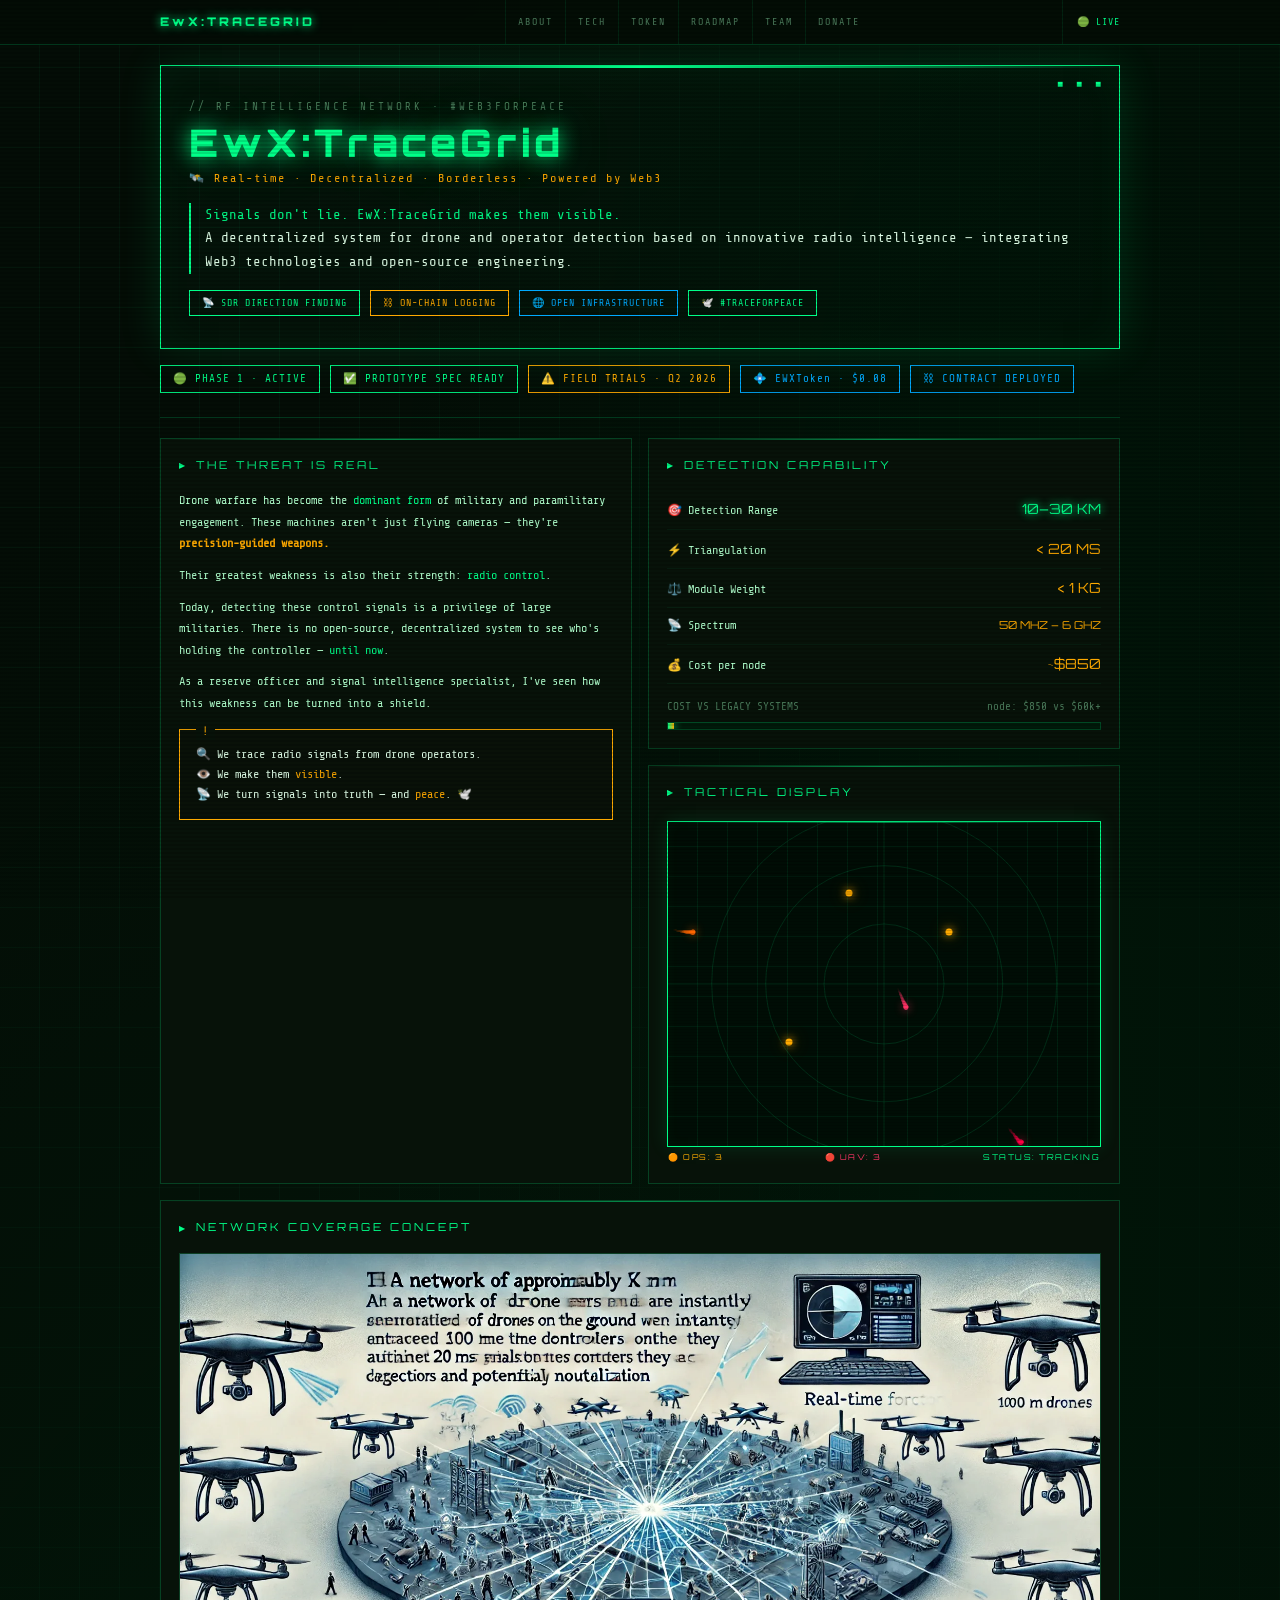
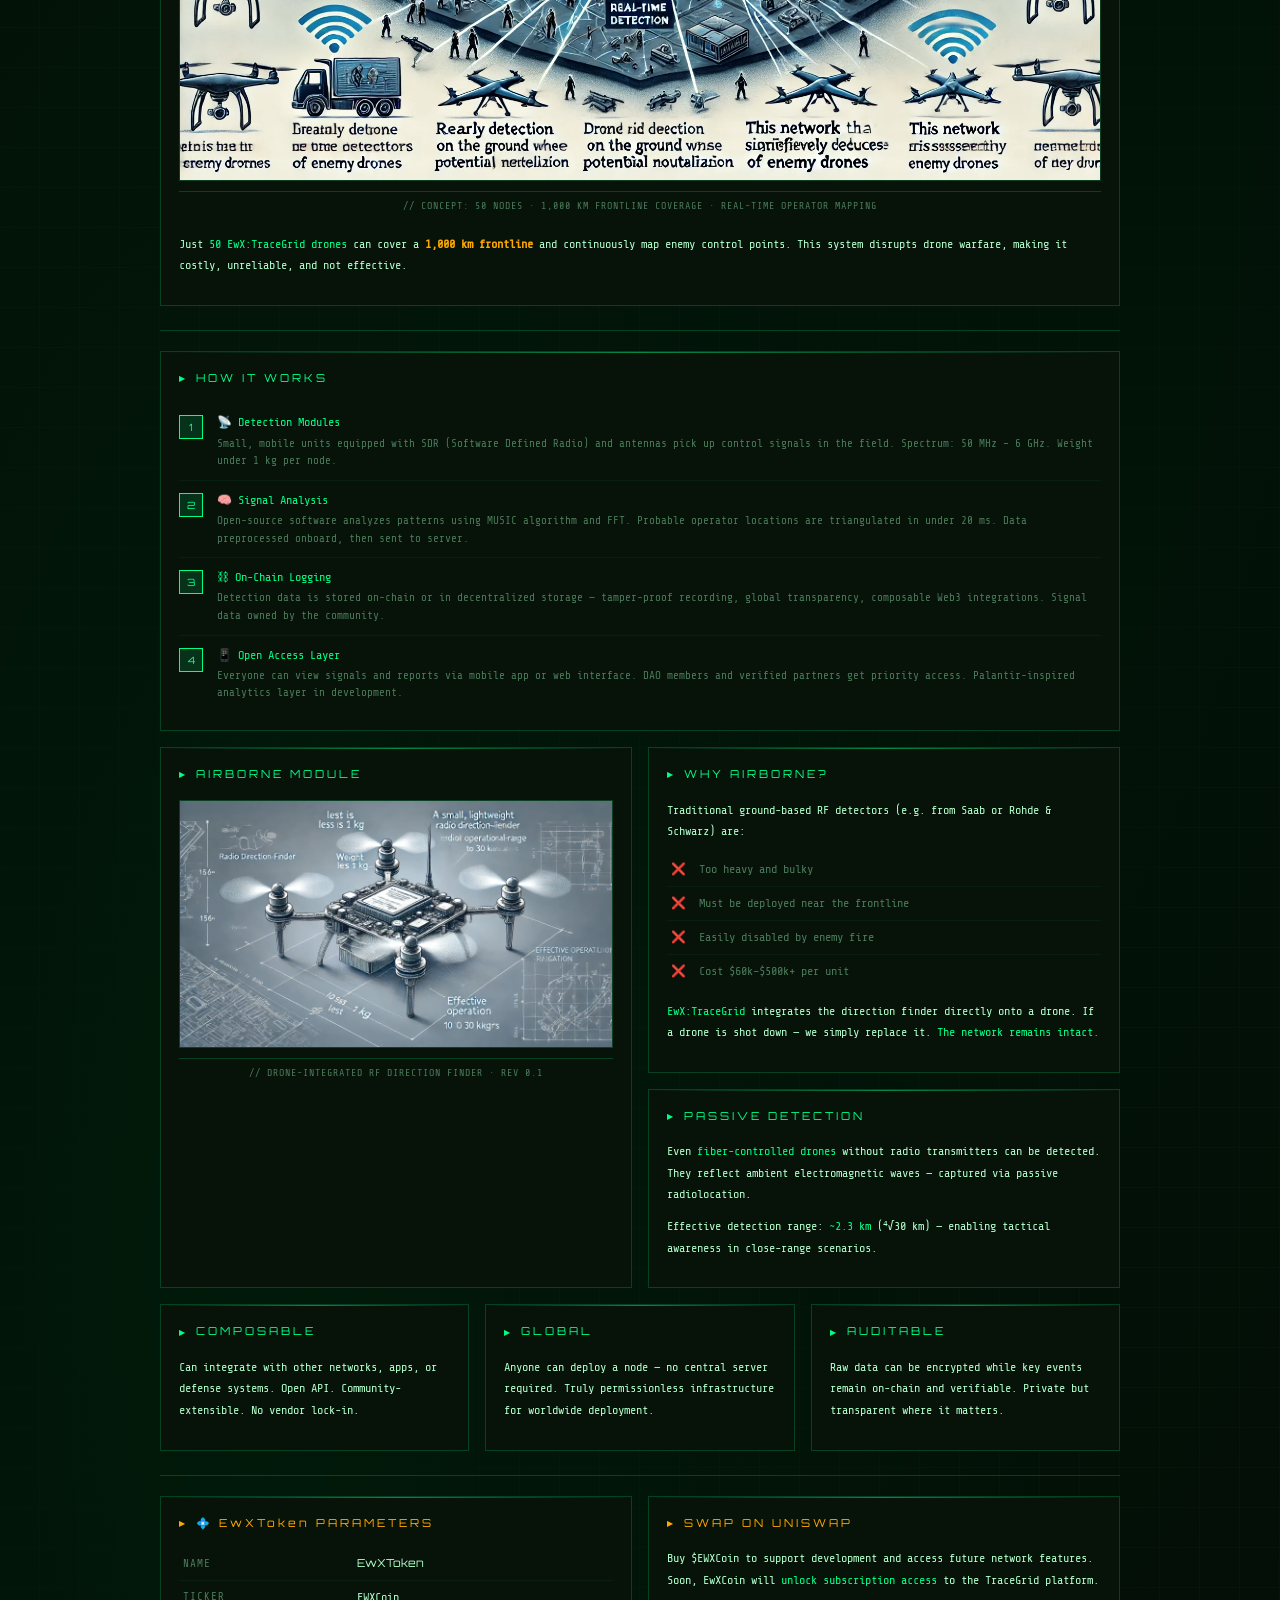
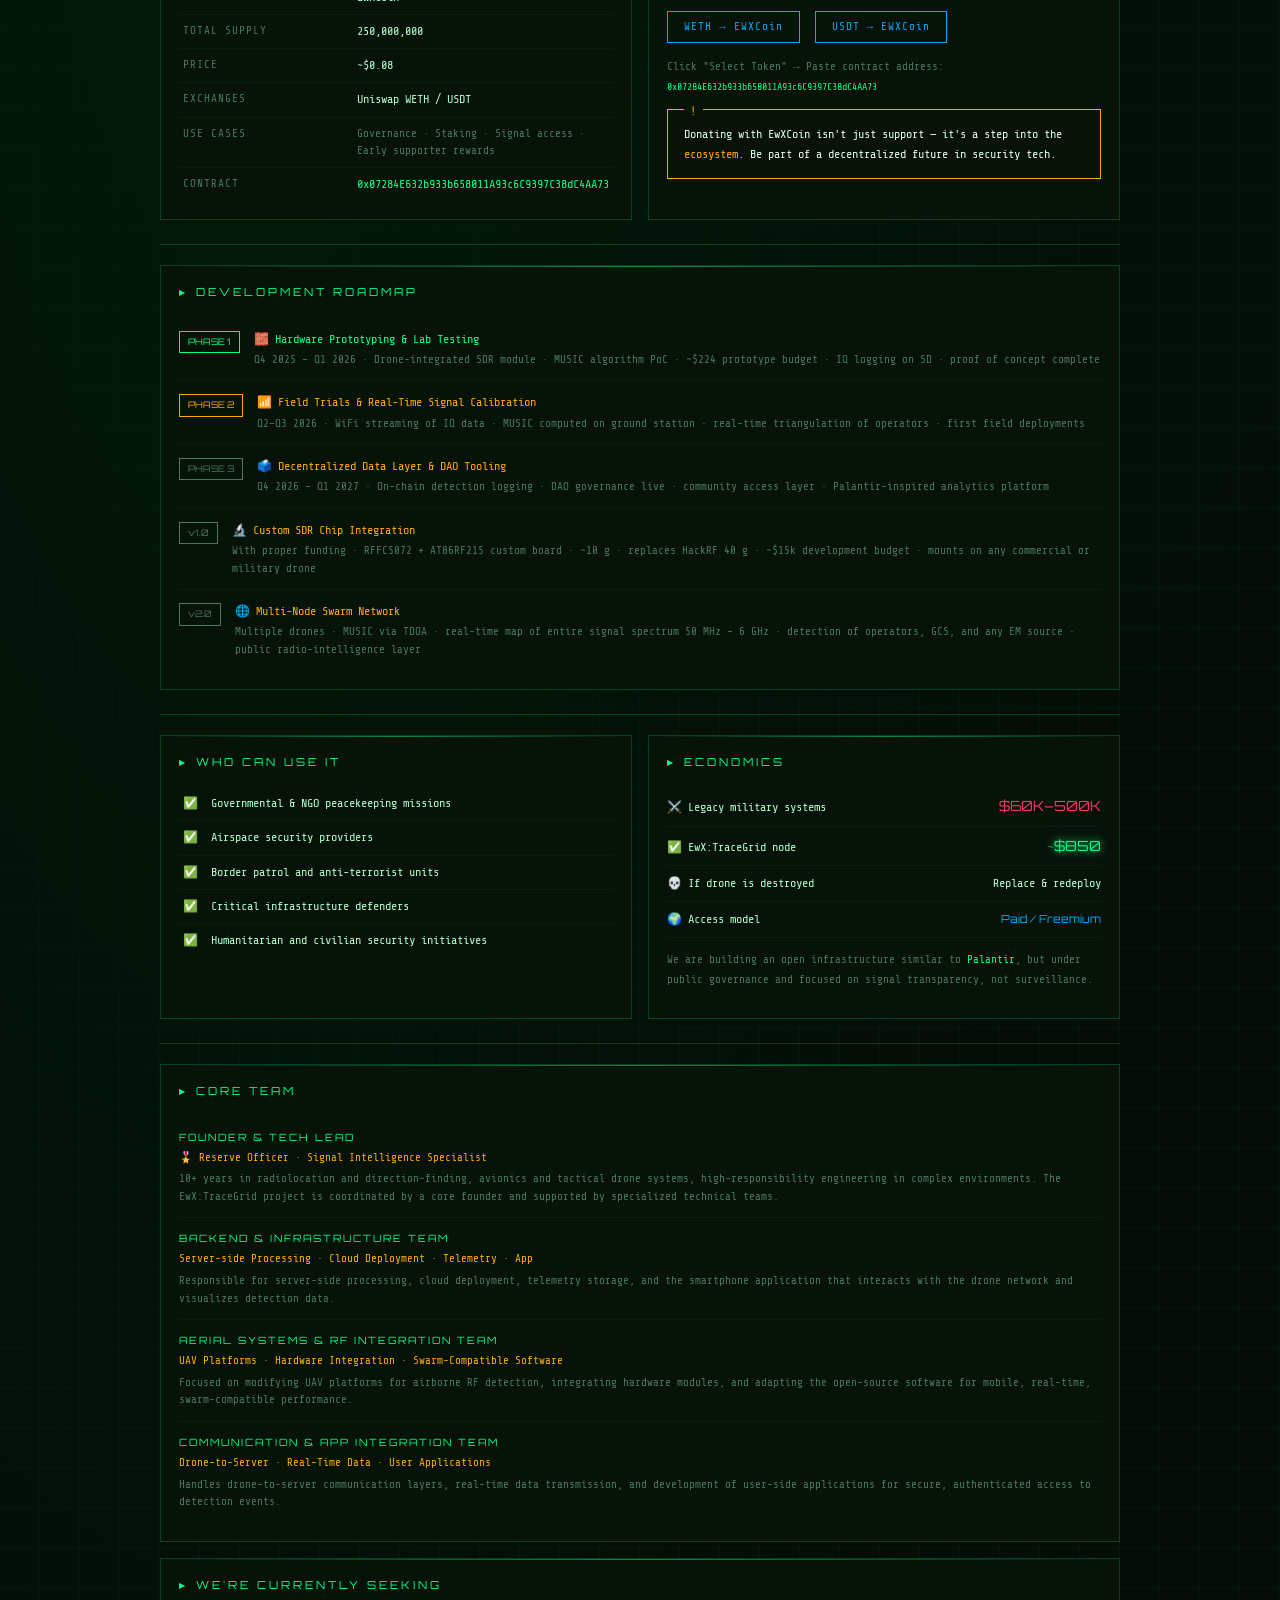
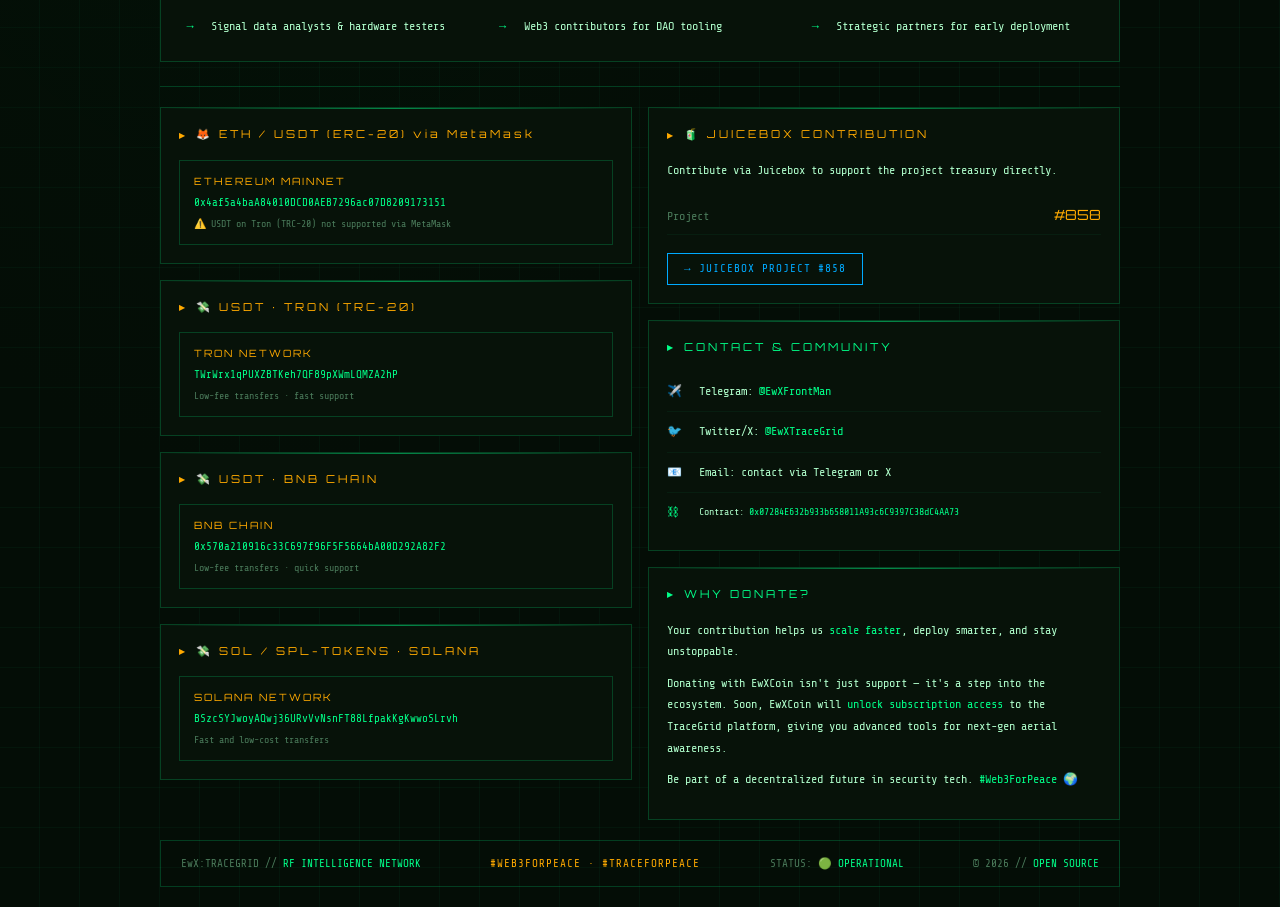
==== commit 2c43412d: "Rename ewx-tracegrid.html to index.html" ====
--- a/index.html
+++ b/index.html
@@ -3,6 +3,7 @@
 <head>
 <meta charset="UTF-8">
 <meta name="viewport" content="width=device-width, initial-scale=1.0">
+<link rel="icon" type="image/png" href="[data-uri]">
 <title>EwX:TraceGrid // RF Intelligence Platform</title>
 <style>
   @import url('https://fonts.googleapis.com/css2?family=Share+Tech+Mono&family=Orbitron:wght@400;700;900&display=swap');
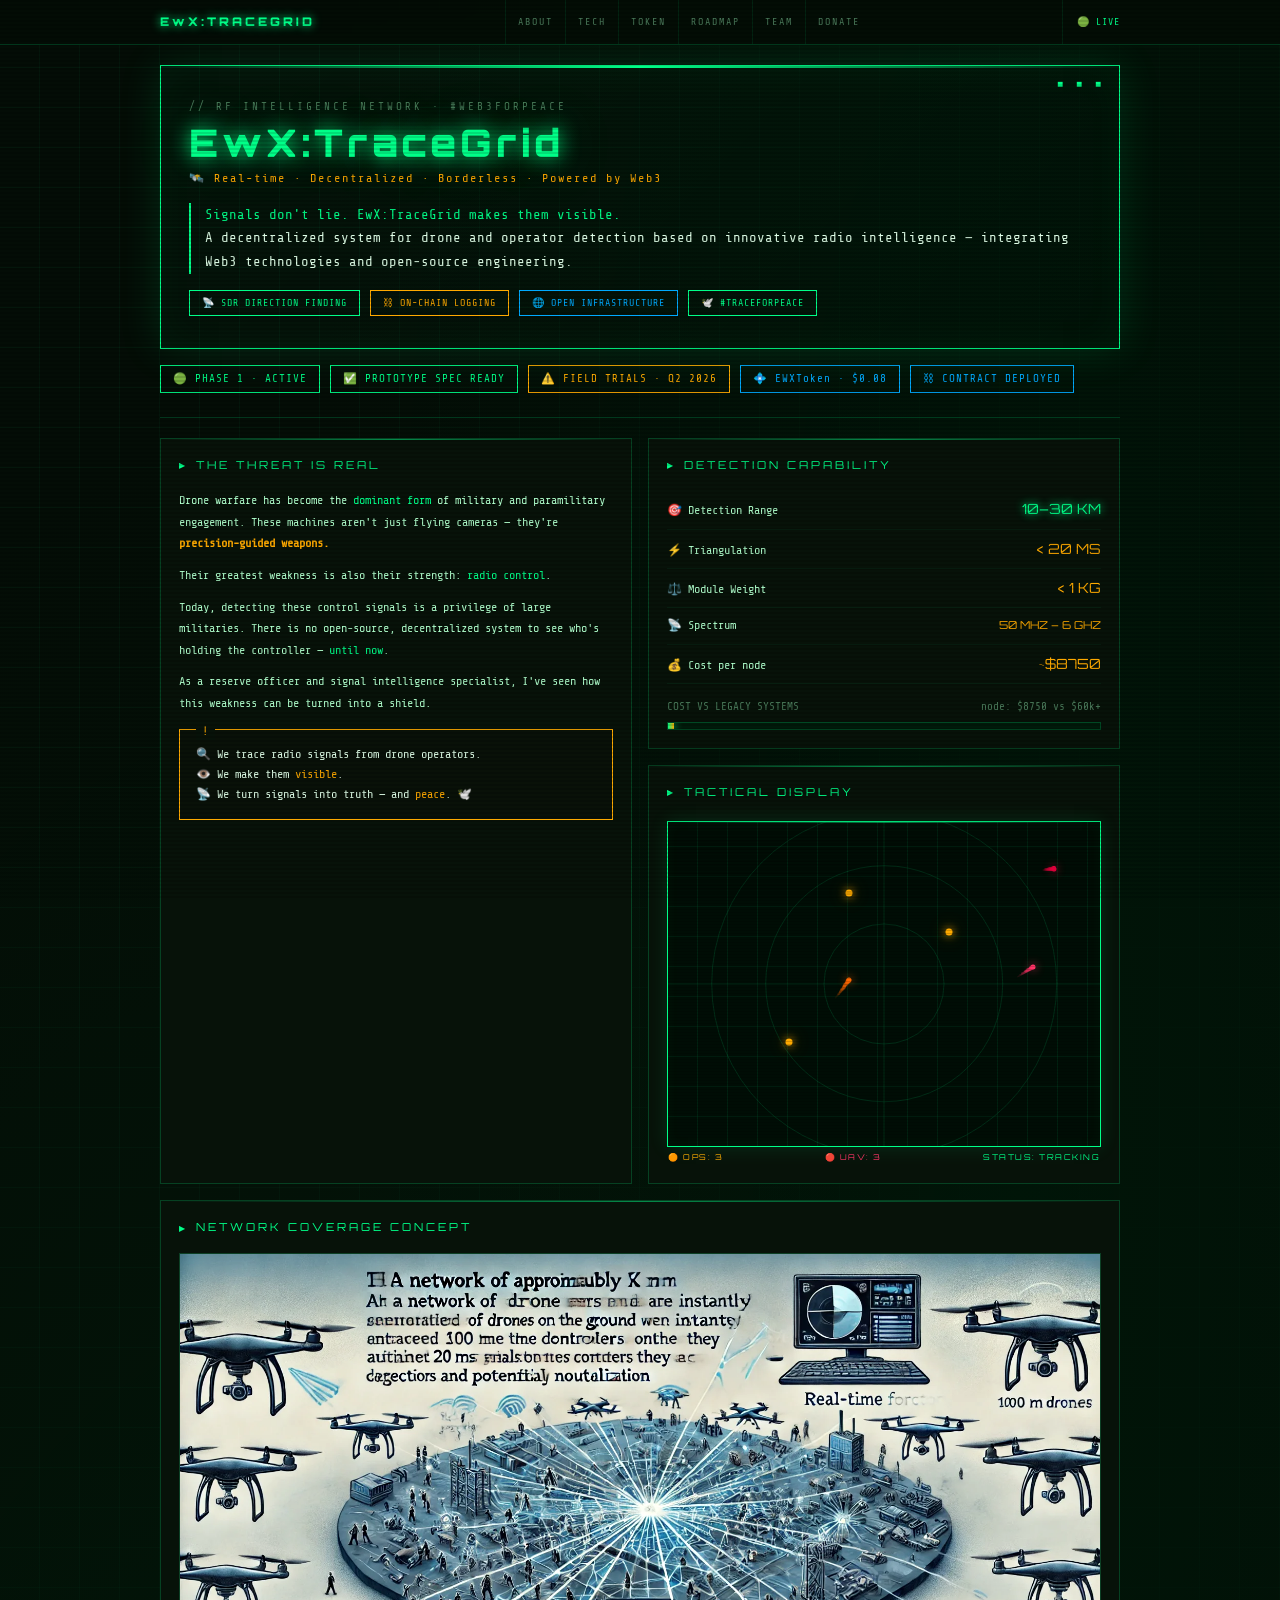
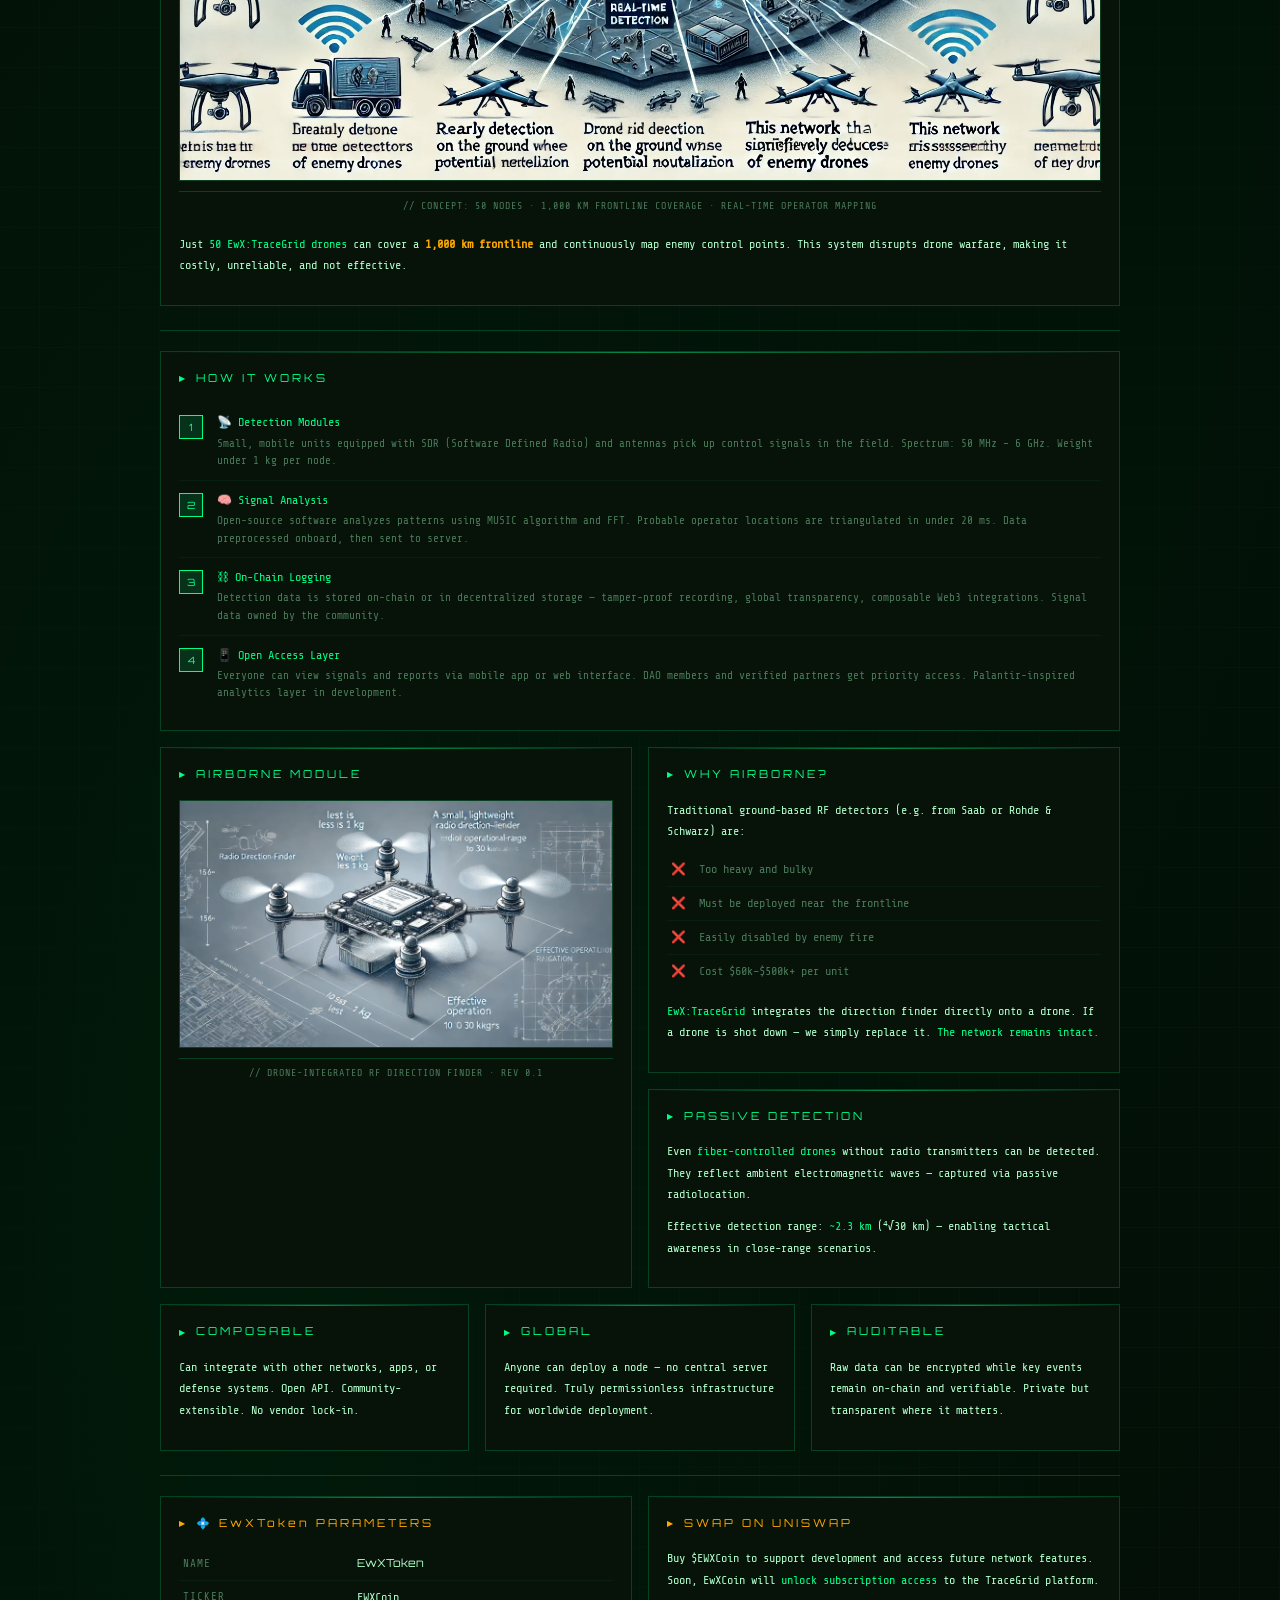
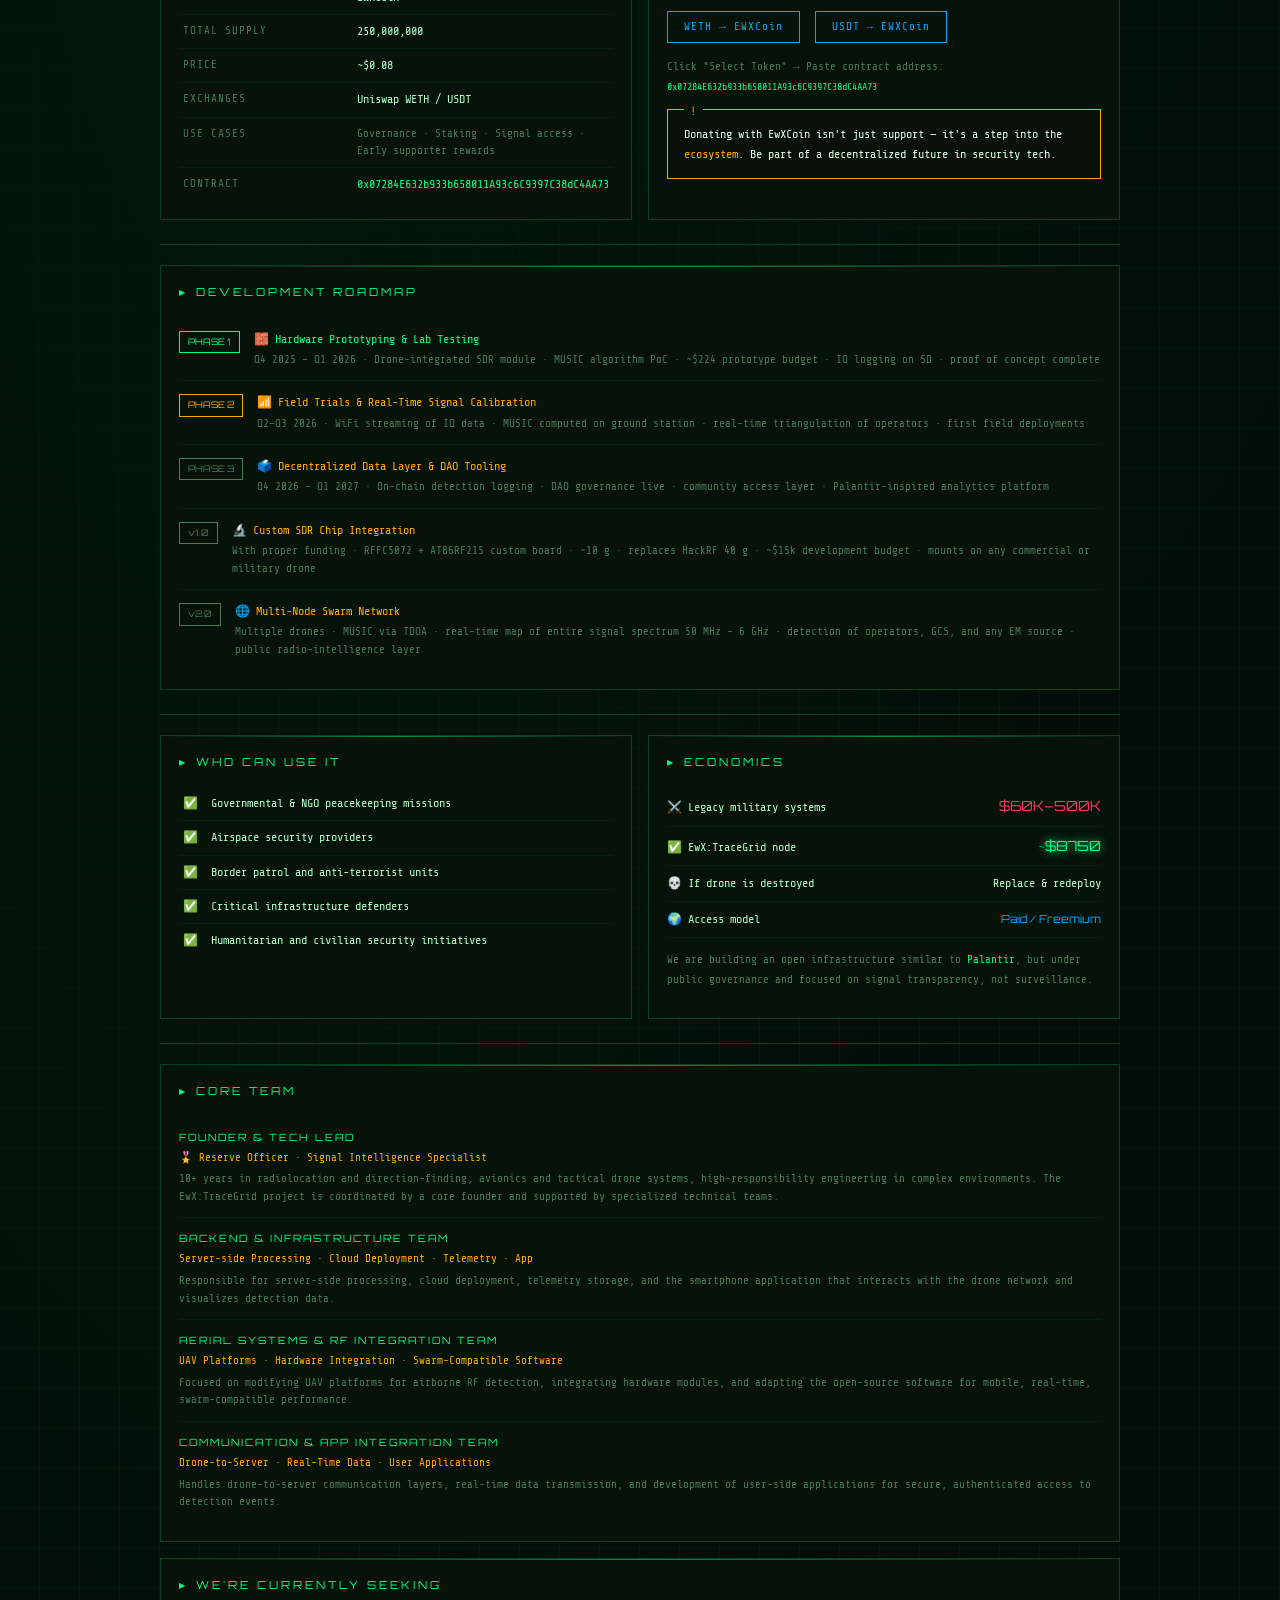
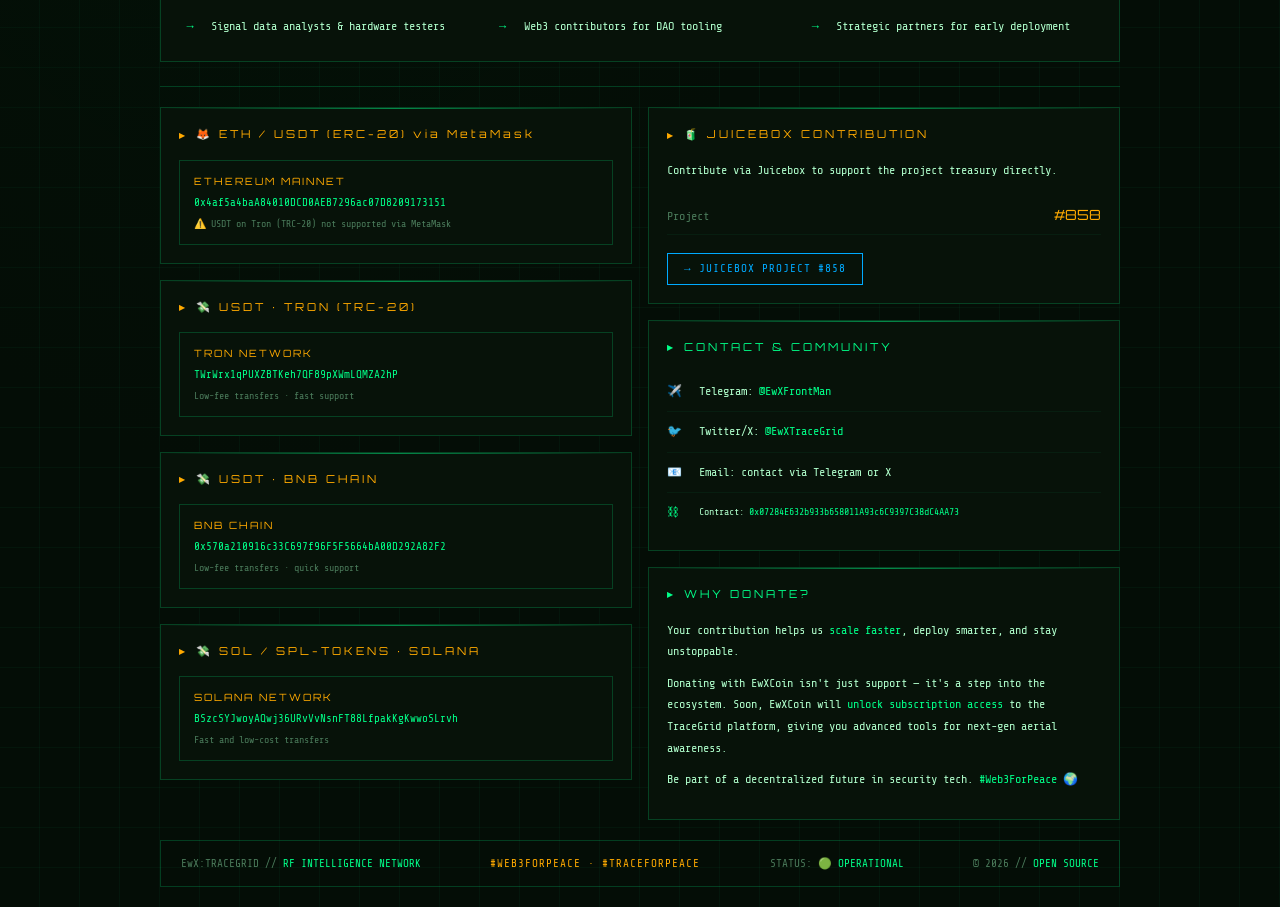
==== commit fc73ee7a: "Update cost values for nodes in index.html" ====
--- a/index.html
+++ b/index.html
@@ -782,10 +782,10 @@
         </div>
         <div class="stat-row">
           <div class="stat-label">💰 <span>Cost per node</span></div>
-          <div class="stat-val" style="color:var(--amber)">~$850</div>
+          <div class="stat-val" style="color:var(--amber)">~$8750</div>
         </div>
         <div class="bar-container">
-          <div class="bar-label"><span>COST VS LEGACY SYSTEMS</span><span>node: $850 vs $60k+</span></div>
+          <div class="bar-label"><span>COST VS LEGACY SYSTEMS</span><span>node: $8750 vs $60k+</span></div>
           <div class="bar-track"><div class="bar-fill" style="width:1.4%"></div></div>
         </div>
       </div>
@@ -1035,7 +1035,7 @@
       </div>
       <div class="stat-row">
         <div class="stat-label">✅ <span>EwX:TraceGrid node</span></div>
-        <div class="stat-val green">~$850</div>
+        <div class="stat-val green">~$8750</div>
       </div>
       <div class="stat-row">
         <div class="stat-label">💀 <span>If drone is destroyed</span></div>
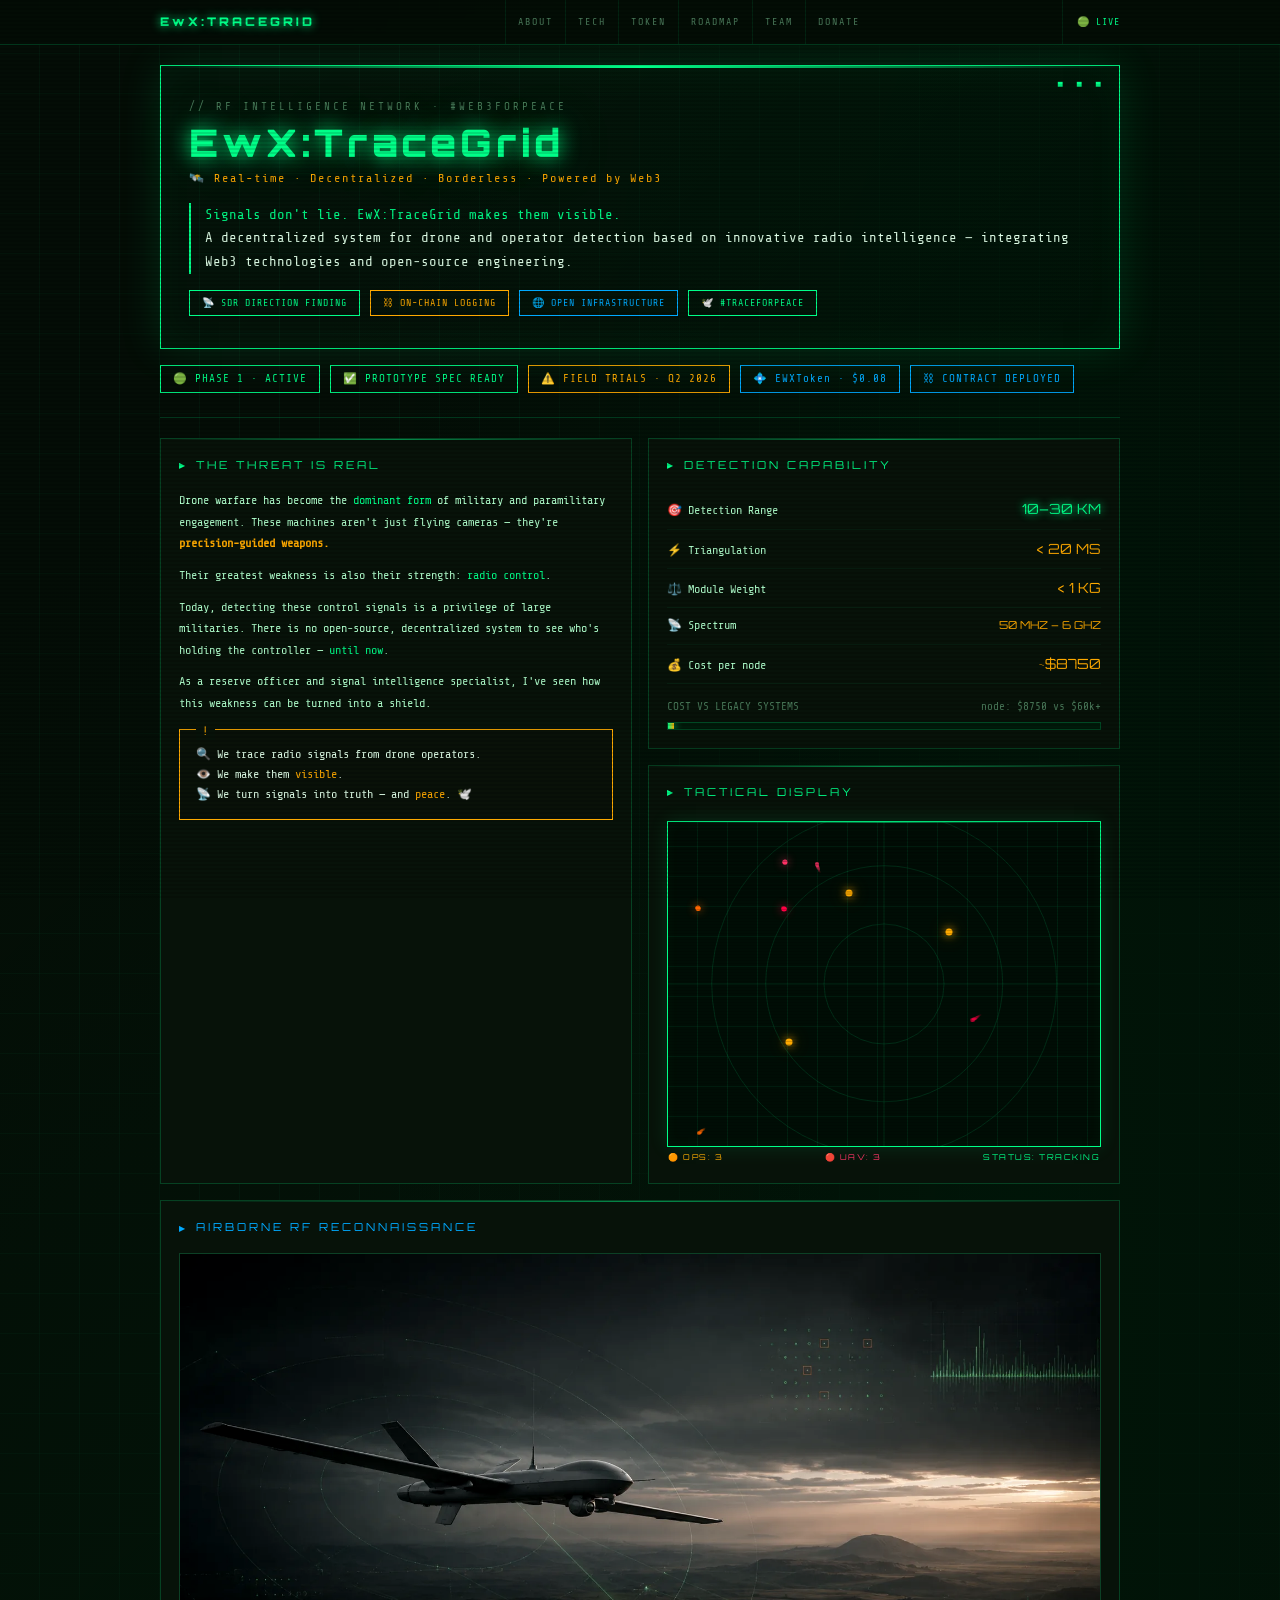
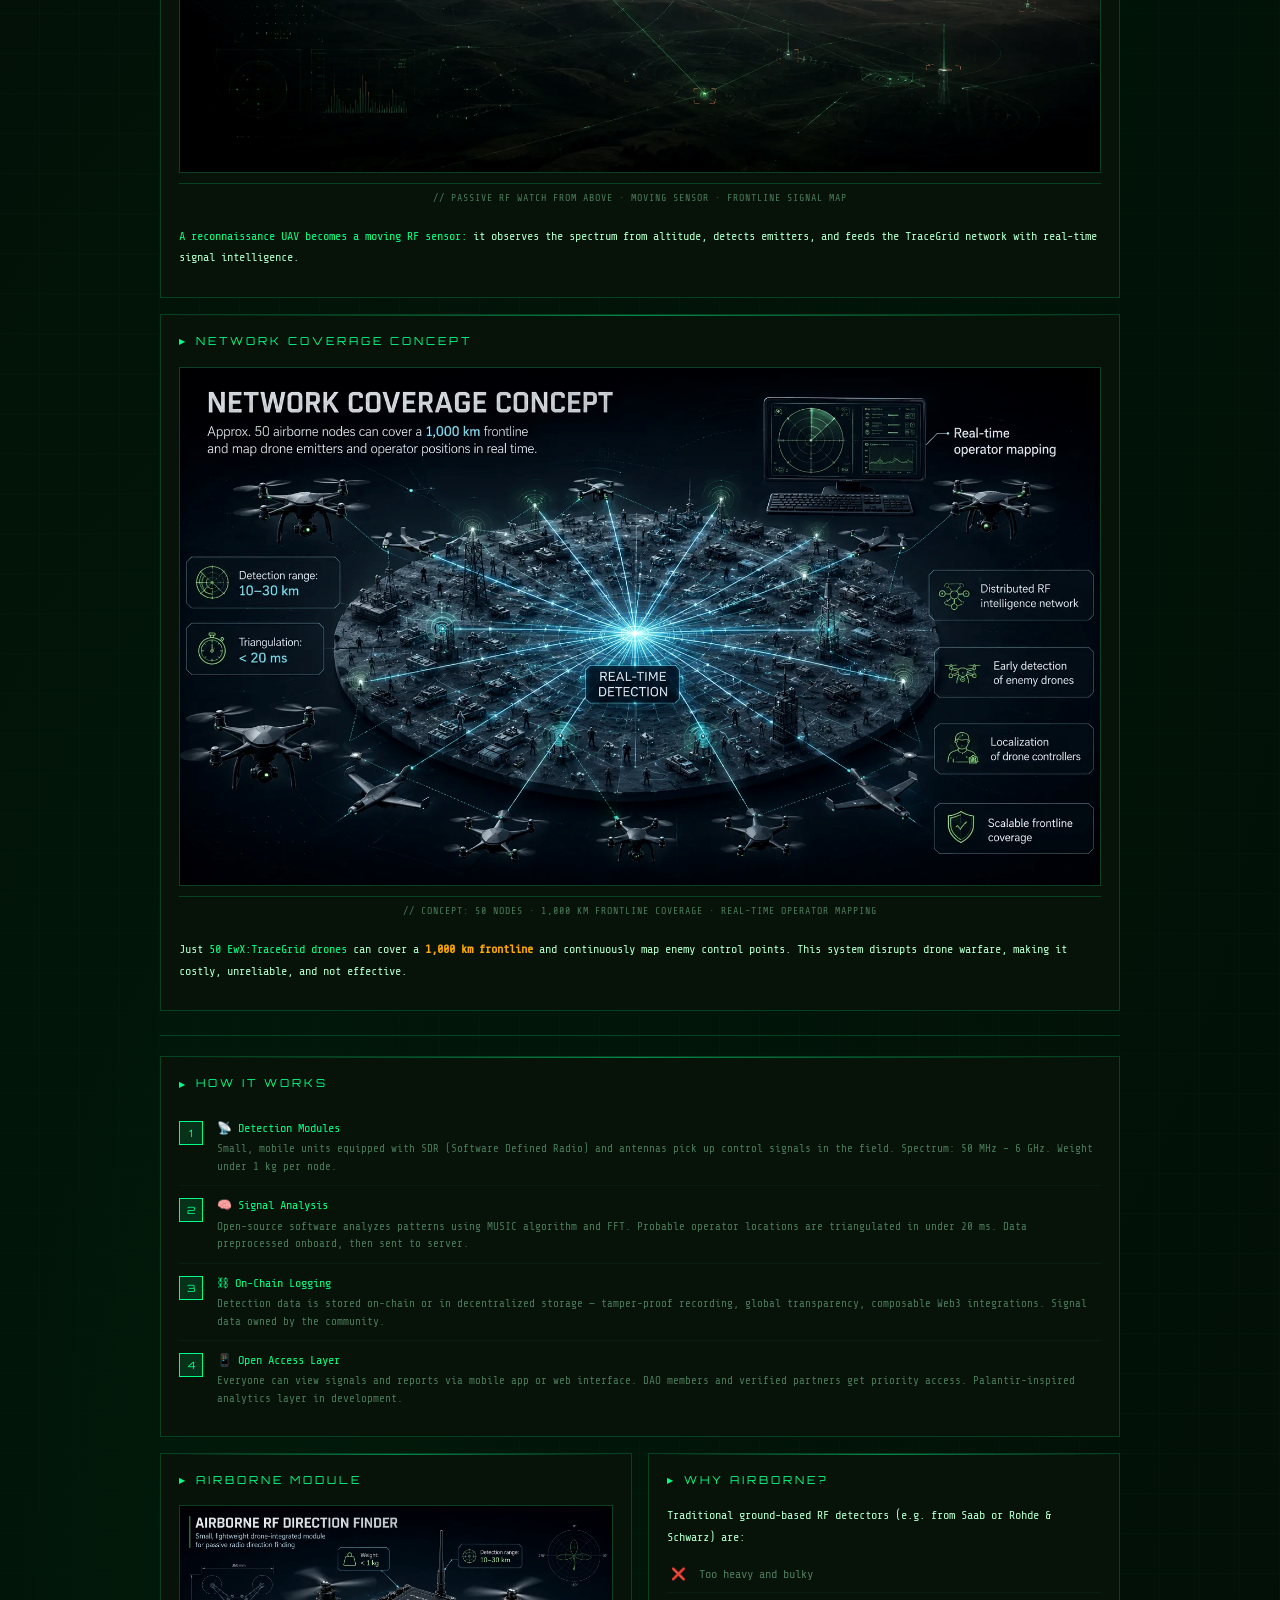
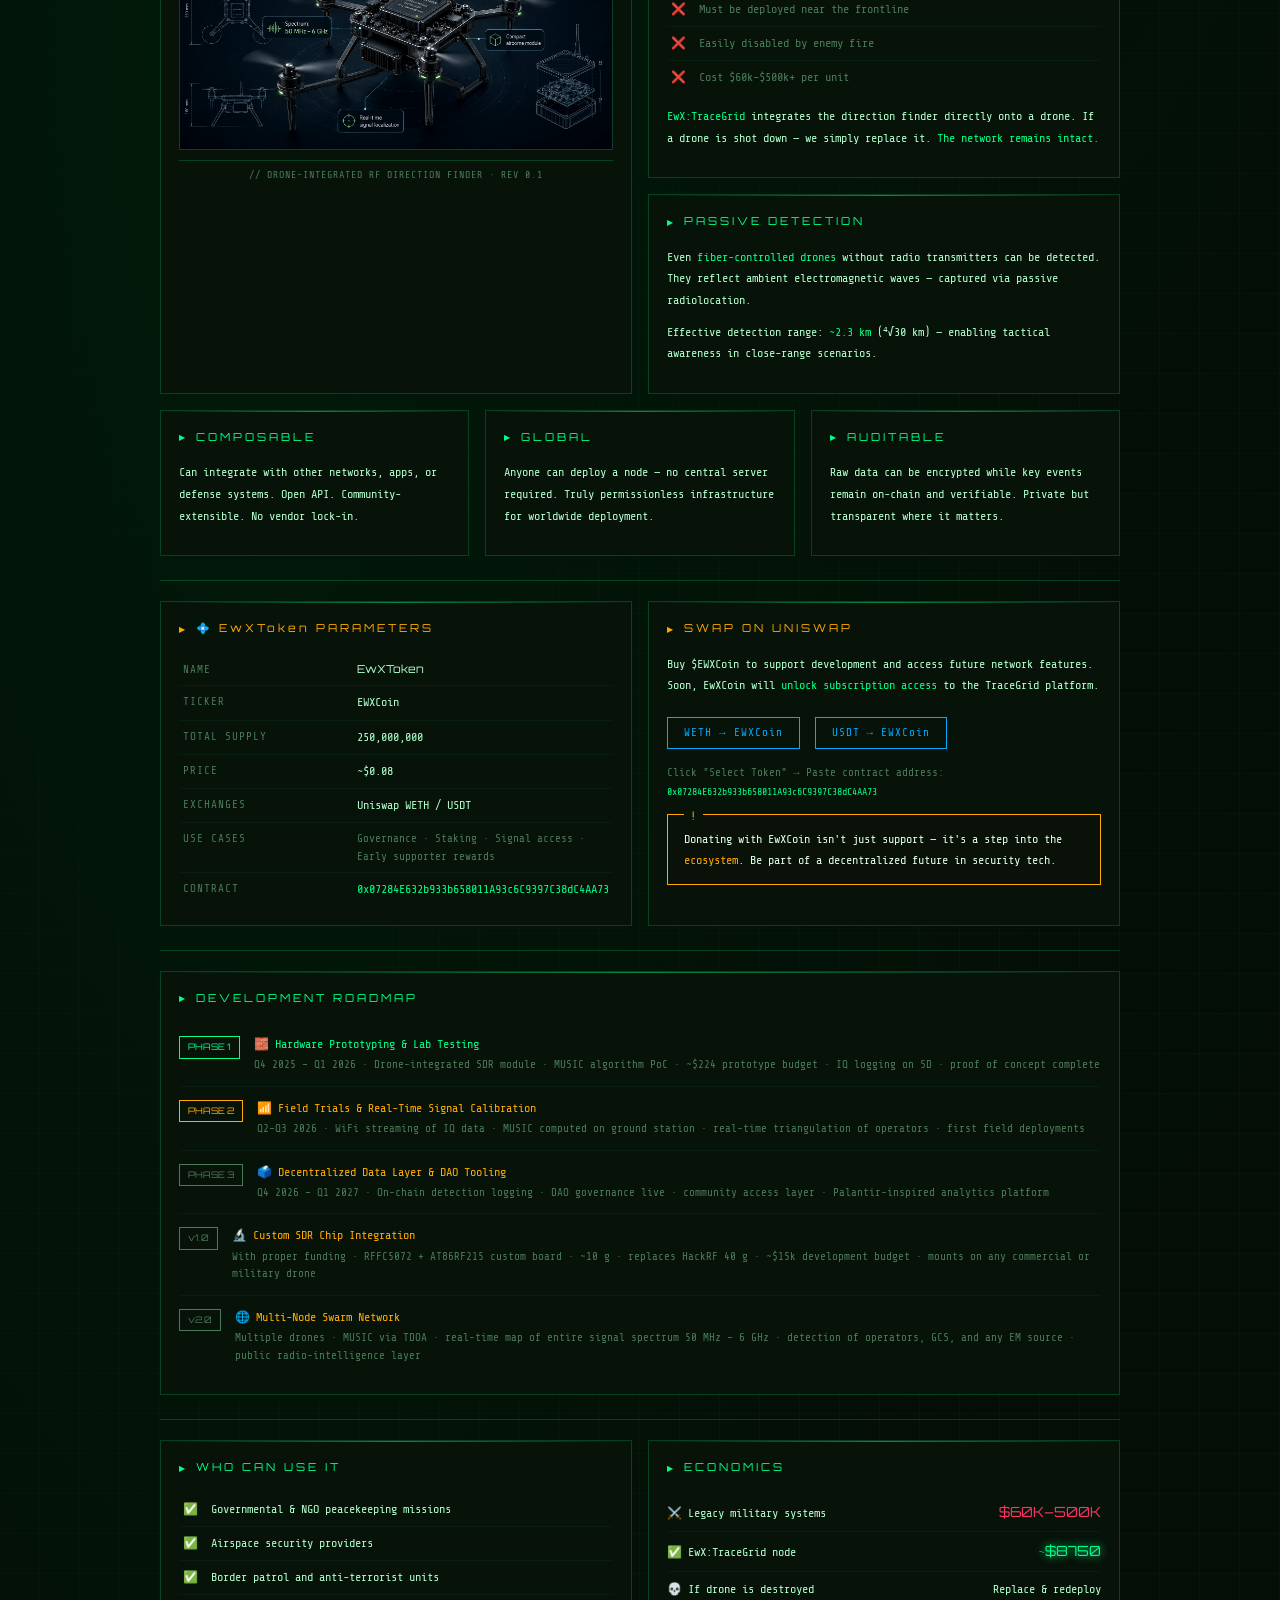
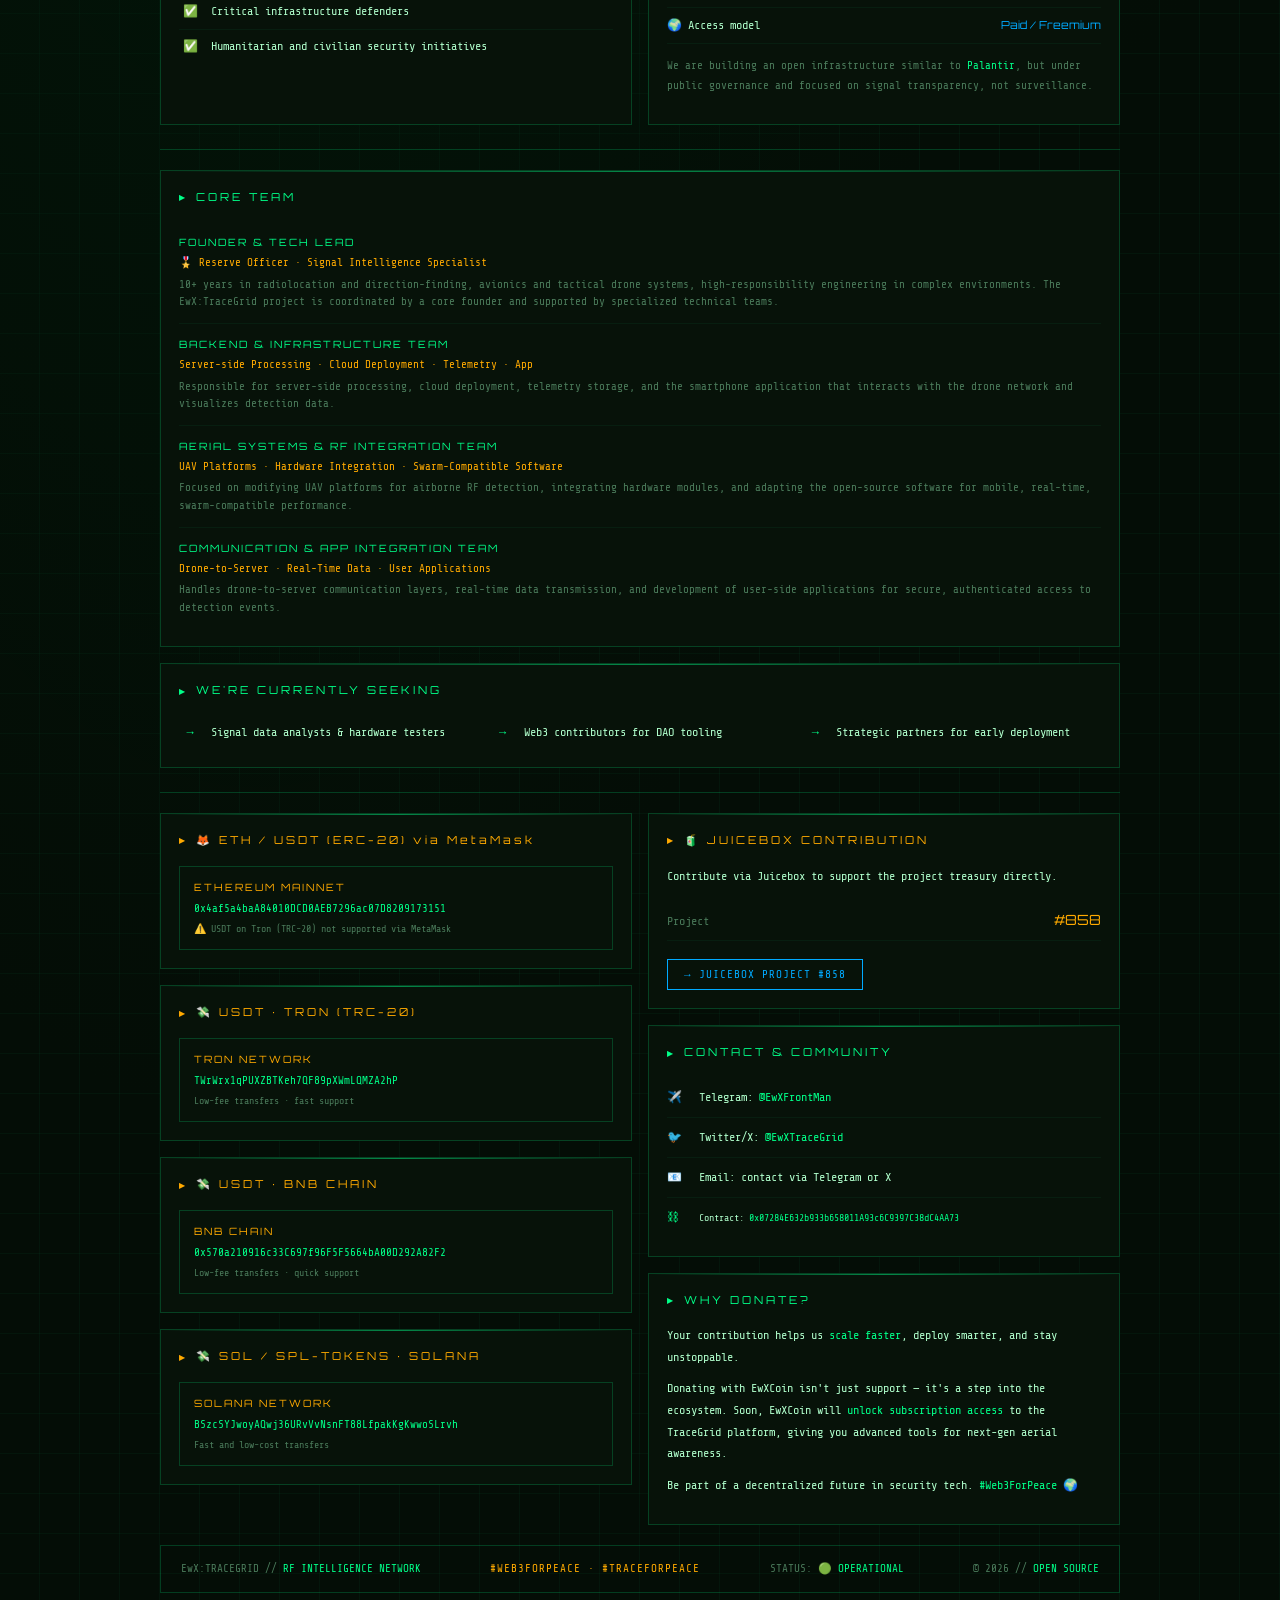
==== commit 6e4f1676: "Rename index_updated_favicon.html to index.html" ====
--- a/index.html
+++ b/index.html
@@ -3,7 +3,9 @@
 <head>
 <meta charset="UTF-8">
 <meta name="viewport" content="width=device-width, initial-scale=1.0">
-<link rel="icon" type="image/png" href="[data-uri]">
+<link rel="icon" type="image/png" sizes="256x256" href="[data-uri]">
+<link rel="shortcut icon" type="image/png" href="[data-uri]">
+<link rel="apple-touch-icon" href="[data-uri]